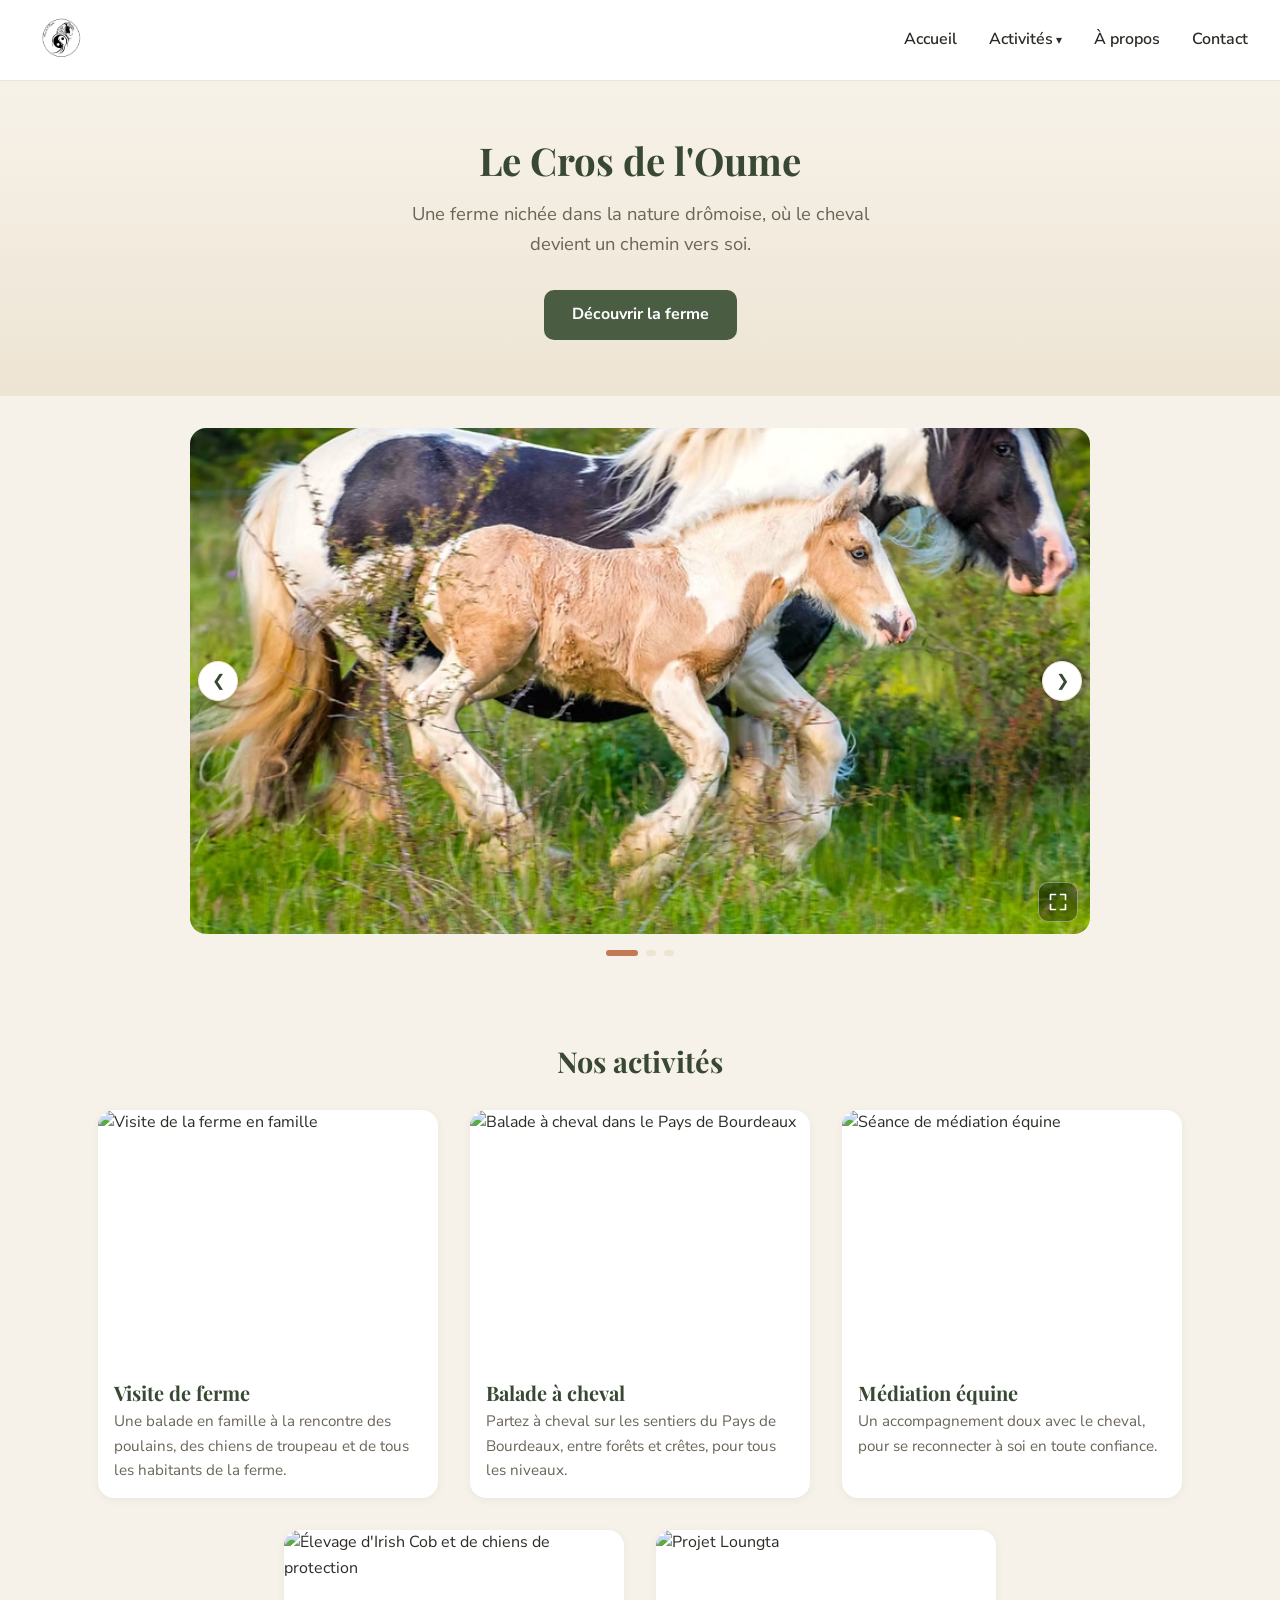
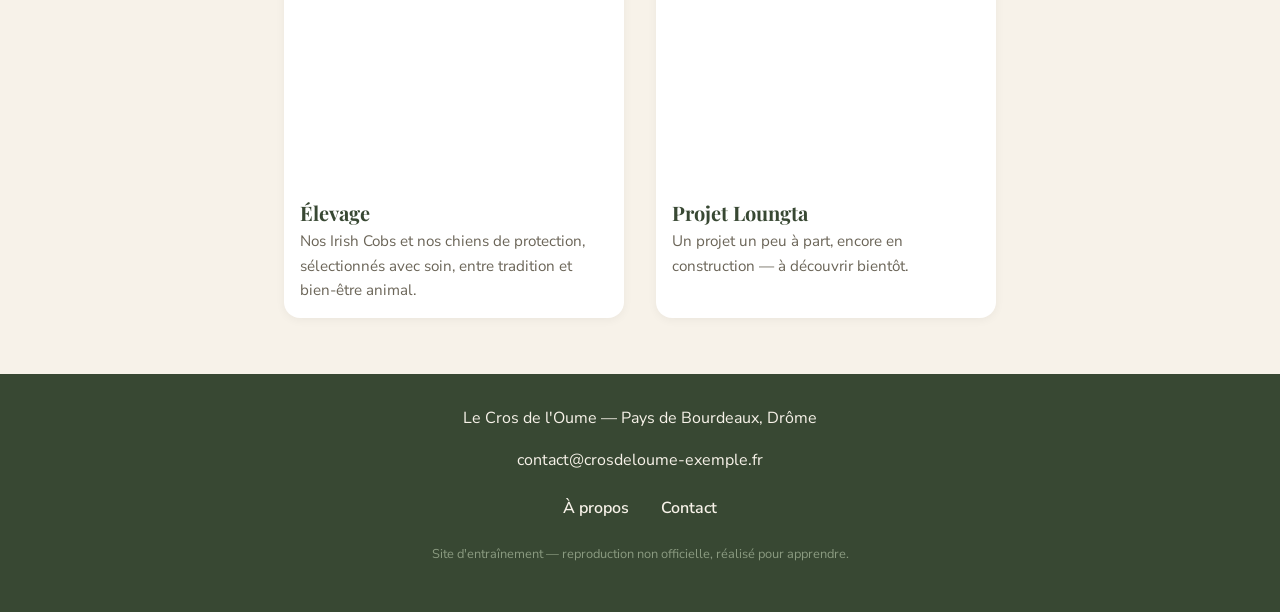
==== index.html @ 8399b954 "Carrousel style Star Citizen : bouton agrandir superpose sur la photo, points transformes en barre d" ====
<!DOCTYPE html>
<html lang="fr">
<head>
  <meta charset="UTF-8">
  <meta name="viewport" content="width=device-width, initial-scale=1.0">
  <title>Le Cros de l'Oume — Ferme équestre en pleine nature</title>
  <meta name="description" content="Le Cros de l'Oume : visite de ferme, balades à cheval, médiation équine et élevage, au cœur de la Drôme.">
  <link rel="preconnect" href="https://fonts.googleapis.com">
  <link rel="preconnect" href="https://fonts.gstatic.com" crossorigin>
  <link href="https://fonts.googleapis.com/css2?family=Nunito+Sans:wght@400;600;700&family=Playfair+Display:wght@700&display=swap" rel="stylesheet">
  <link rel="stylesheet" href="/css/style.css">
</head>
<body>

  <div id="header-placeholder"></div>

  <main>

    <section class="hero">
      <h1>Le Cros de l'Oume</h1>
      <p class="tagline">Une ferme nichée dans la nature drômoise, où le cheval devient un chemin vers soi.</p>
      <a href="/pages/a-propos.html" class="cta">Découvrir la ferme</a>
    </section>

    <section class="carrousel" aria-label="Photos de la ferme">
      <div class="carrousel-viewport">
        <button class="carrousel-prev" aria-label="Image précédente">&#10094;</button>
        <ul class="carrousel-track">
          <li><img src="/assets/images/index/chevaux.avif" alt="Chevaux Irish Cob dans un pré de la Drôme"></li>
          <li><img src="/assets/images/index/balade-a-cheval.avif" alt="Balade à cheval en forêt"></li>
          <li><img src="/assets/images/index/chiot-1.avif" alt="Chiot chien de protection de troupeau"></li>
        </ul>
        <button class="carrousel-next" aria-label="Image suivante">&#10095;</button>
        <button class="carrousel-expand" aria-label="Agrandir la photo">
          <svg viewBox="0 0 24 24" width="20" height="20" fill="none" stroke="currentColor" stroke-width="2" stroke-linecap="round" stroke-linejoin="round" aria-hidden="true">
            <path d="M9 3H3v6M15 3h6v6M15 21h6v-6M9 21H3v-6"/>
          </svg>
        </button>
      </div>
      <div class="carrousel-dots"></div>
    </section>

    <section class="activites">
      <h2>Nos activités</h2>
      <div class="cards-grid">

        <article class="card">
          <img src="/assets/images/card-visite-ferme.jpg" alt="Visite de la ferme en famille">
          <h3><a href="/pages/visite-ferme.html">Visite de ferme</a></h3>
          <p>Une balade en famille à la rencontre des poulains, des chiens de troupeau et de tous les habitants de la ferme.</p>
        </article>

        <article class="card">
          <img src="/assets/images/card-balade.jpg" alt="Balade à cheval dans le Pays de Bourdeaux">
          <h3><a href="/pages/balade-cheval.html">Balade à cheval</a></h3>
          <p>Partez à cheval sur les sentiers du Pays de Bourdeaux, entre forêts et crêtes, pour tous les niveaux.</p>
        </article>

        <article class="card">
          <img src="/assets/images/card-mediation.jpg" alt="Séance de médiation équine">
          <h3><a href="/pages/mediation-equine.html">Médiation équine</a></h3>
          <p>Un accompagnement doux avec le cheval, pour se reconnecter à soi en toute confiance.</p>
        </article>

        <article class="card">
          <img src="/assets/images/card-elevage.jpg" alt="Élevage d'Irish Cob et de chiens de protection">
          <h3><a href="/pages/elevage/index.html">Élevage</a></h3>
          <p>Nos Irish Cobs et nos chiens de protection, sélectionnés avec soin, entre tradition et bien-être animal.</p>
        </article>

        <article class="card">
          <img src="/assets/images/card-loungta.jpg" alt="Projet Loungta">
          <h3><a href="/pages/projet-loungta.html">Projet Loungta</a></h3>
          <p>Un projet un peu à part, encore en construction — à découvrir bientôt.</p>
        </article>

      </div>
    </section>

  </main>

  <div id="footer-placeholder"></div>

  <script src="/js/main.js" defer></script>
  <script src="/js/carrousel.js" defer></script>
</body>
</html>
---- css/style.css ----
/* ==========================================================================
   Le Cros de l'Oume — style.css
   Feuille de style commune à toutes les pages.
   Mobile-first : les styles de base visent le mobile, les media queries
   ajoutent/adaptent pour les écrans plus larges.
   ========================================================================== */

/* --- Variables ---------------------------------------------------------- */

:root {
  /* Couleurs */
  --color-cream: #f7f2e9;
  --color-cream-dark: #ede4d3;
  --color-forest: #4a5d43;
  --color-forest-dark: #384833;
  --color-sage: #8a9a80;
  --color-terracotta: #c17a56;
  --color-terracotta-dark: #a8623f;
  --color-charcoal: #2e2b26;
  --color-white: #ffffff;

  /* Rôles */
  --color-bg: var(--color-cream);
  --color-surface: var(--color-white);
  --color-text: var(--color-charcoal);
  --color-text-muted: #6b6558;
  --color-accent: var(--color-terracotta);
  --color-accent-dark: var(--color-terracotta-dark);
  --color-border: var(--color-cream-dark);

  /* Typo */
  --font-heading: 'Playfair Display', Georgia, serif;
  --font-body: 'Nunito Sans', system-ui, -apple-system, sans-serif;

  /* Layout */
  --radius: 10px;
  --radius-lg: 16px;
  --gap-sm: 0.5rem;
  --gap-md: 1rem;
  --gap-lg: 2rem;
  --gap-xl: 3.5rem;
  --container-max: 1180px;
  --transition: 0.2s ease;
}

/* --- Reset / base -------------------------------------------------------- */

*,
*::before,
*::after {
  box-sizing: border-box;
}

html {
  scroll-behavior: smooth;
}

body {
  margin: 0;
  font-family: var(--font-body);
  color: var(--color-text);
  background: var(--color-bg);
  line-height: 1.6;
}

h1, h2, h3 {
  font-family: var(--font-heading);
  line-height: 1.2;
  margin: 0 0 var(--gap-md);
  color: var(--color-forest-dark);
}

h1 { font-size: 2.4rem; }
h2 { font-size: 1.8rem; }
h3 { font-size: 1.25rem; }

p { margin: 0 0 var(--gap-md); }

a {
  color: var(--color-accent-dark);
  text-decoration: none;
}
a:hover { text-decoration: underline; }

img {
  max-width: 100%;
  display: block;
}

ul { list-style: none; margin: 0; padding: 0; }

.container {
  max-width: var(--container-max);
  margin: 0 auto;
  padding: 0 var(--gap-md);
}

/* --- Header / Nav --------------------------------------------------------
   Mobile : tout à plat, empilé, y compris les sous-menus (pas de JS requis).
   Desktop (min-width: 860px) : nav en ligne, sous-menus masqués et révélés
   au survol.
   -------------------------------------------------------------------------- */

header {
  background: var(--color-surface);
  border-bottom: 1px solid var(--color-border);
  padding: var(--gap-md);
}

.header-bar {
  display: flex;
  align-items: center;
  justify-content: space-between;
}

header .logo a {
  display: block;
}

header .logo img {
  height: 48px;
  width: auto;
}

/* bouton hamburger : visible seulement en mobile */
.hamburger {
  display: inline-flex;
  flex-direction: column;
  justify-content: center;
  gap: 5px;
  width: 40px;
  height: 40px;
  background: none;
  border: none;
  cursor: pointer;
  padding: 8px;
}

.hamburger span {
  display: block;
  width: 100%;
  height: 2px;
  background: var(--color-forest-dark);
}

/* nav repliee par defaut sur mobile, ouverte via la classe is-open (JS) */
nav#site-nav {
  display: none;
}
nav#site-nav.is-open {
  display: block;
}

nav ul {
  margin-top: var(--gap-sm);
}

nav > ul > li {
  border-top: 1px solid var(--color-border);
}
nav > ul > li:first-child {
  border-top: none;
}

nav a {
  display: block;
  padding: 0.6rem 0.25rem;
  color: var(--color-text);
  font-weight: 600;
}
nav a:hover {
  color: var(--color-accent-dark);
  text-decoration: none;
}

/* sous-menus : à plat par défaut (mobile), simple indentation */
nav .submenu {
  padding-left: var(--gap-md);
}
nav .submenu a {
  font-weight: 400;
  font-size: 0.95rem;
}

.nav-toggle::after {
  content: " ▾";
  font-size: 0.75em;
}

@media (min-width: 860px) {
  header {
    display: flex;
    align-items: center;
    justify-content: space-between;
    padding: var(--gap-md) var(--gap-lg);
  }

  .hamburger {
    display: none;
  }

  nav#site-nav {
    display: block;
  }

  nav ul {
    margin-top: 0;
    display: flex;
    align-items: center;
    gap: var(--gap-lg);
  }

  nav > ul > li {
    border-top: none;
    position: relative;
  }

  nav a {
    padding: 0.4rem 0;
  }

  /* sous-menus masqués, révélés au survol, en position flottante */
  nav .has-submenu .submenu {
    display: none;
    position: absolute;
    top: 100%;
    left: 0;
    background: var(--color-surface);
    border: 1px solid var(--color-border);
    border-radius: var(--radius);
    padding: var(--gap-sm) var(--gap-md);
    min-width: 200px;
    box-shadow: 0 6px 16px rgba(0, 0, 0, 0.08);
    z-index: 10;
  }

  nav .has-submenu:hover > .submenu,
  nav .has-submenu:focus-within > .submenu {
    display: block;
  }

}

/* --- Hero ----------------------------------------------------------------- */

.hero {
  text-align: center;
  padding: var(--gap-xl) var(--gap-md);
  background: linear-gradient(var(--color-cream), var(--color-cream-dark));
}

.hero .tagline {
  font-size: 1.15rem;
  color: var(--color-text-muted);
  max-width: 42ch;
  margin: 0 auto var(--gap-lg);
}

.cta {
  display: inline-block;
  background: var(--color-forest);
  color: var(--color-white);
  padding: 0.75rem 1.75rem;
  border-radius: var(--radius);
  font-weight: 700;
  transition: background var(--transition);
}
.cta:hover {
  background: var(--color-forest-dark);
  text-decoration: none;
}

/* --- Carrousel -------------------------------------------------------------
   Cadre à taille fixe (aspect-ratio + overflow: hidden), une seule photo
   visible à la fois. Le JS fait glisser .carrousel-track via transform,
   les photos ne déforment jamais le cadre d'une image à l'autre.
   -------------------------------------------------------------------------- */

.carrousel {
  padding: var(--gap-lg) 0;
}

.carrousel-viewport {
  position: relative;
  max-width: 900px;
  margin: 0 auto;
  aspect-ratio: 4 / 3;
  overflow: hidden;
  border-radius: var(--radius-lg);
}

@media (min-width: 640px) {
  .carrousel-viewport {
    aspect-ratio: 16 / 9;
  }
}

.carrousel-track {
  display: flex;
  width: 100%;
  height: 100%;
  transition: transform 0.5s ease;
}

.carrousel-track li {
  flex: 0 0 100%;
  width: 100%;
  height: 100%;
}

.carrousel-track img {
  width: 100%;
  height: 100%;
  object-fit: cover;
  display: block;
}

.carrousel-prev,
.carrousel-next {
  position: absolute;
  top: 50%;
  transform: translateY(-50%);
  z-index: 5;
  width: 40px;
  height: 40px;
  border-radius: 50%;
  border: 1px solid var(--color-border);
  background: var(--color-surface);
  color: var(--color-forest-dark);
  font-size: 1rem;
  cursor: pointer;
  box-shadow: 0 2px 8px rgba(0, 0, 0, 0.1);
}
.carrousel-prev { left: 8px; }
.carrousel-next { right: 8px; }
.carrousel-prev:hover,
.carrousel-next:hover {
  background: var(--color-cream-dark);
}

.carrousel-expand {
  position: absolute;
  bottom: 12px;
  right: 12px;
  z-index: 6;
  width: 40px;
  height: 40px;
  display: flex;
  align-items: center;
  justify-content: center;
  border-radius: var(--radius);
  border: 1px solid rgba(255, 255, 255, 0.4);
  background: rgba(0, 0, 0, 0.35);
  color: var(--color-white);
  cursor: pointer;
  transition: background var(--transition);
}
.carrousel-expand:hover {
  background: rgba(0, 0, 0, 0.55);
}

.carrousel-dots {
  display: flex;
  justify-content: center;
  align-items: center;
  gap: 8px;
  margin-top: var(--gap-md);
}

.carrousel-dots button {
  position: relative;
  width: 10px;
  height: 6px;
  padding: 0;
  border: none;
  border-radius: 3px;
  background: var(--color-border);
  overflow: hidden;
  cursor: pointer;
  transition: width 0.25s ease;
}

.carrousel-dots button.is-active {
  width: 32px;
}

.carrousel-dots button .fill {
  position: absolute;
  inset: 0;
  width: 0%;
  background: var(--color-accent);
}

.carrousel-dots button.is-active .fill {
  animation: carrousel-fill var(--carrousel-delay, 4000ms) linear forwards;
}

.carrousel.is-paused .carrousel-dots .fill {
  animation-play-state: paused;
}

@keyframes carrousel-fill {
  from { width: 0%; }
  to { width: 100%; }
}

/* --- Lightbox ------------------------------------------------------------- */

.lightbox {
  position: fixed;
  inset: 0;
  background: rgba(0, 0, 0, 0.9);
  display: flex;
  align-items: center;
  justify-content: center;
  z-index: 1000;
}

.lightbox-img {
  max-width: 90vw;
  max-height: 85vh;
  border-radius: var(--radius);
}

.lightbox-close,
.lightbox-prev,
.lightbox-next {
  position: absolute;
  background: none;
  border: none;
  color: var(--color-white);
  font-size: 2rem;
  line-height: 1;
  cursor: pointer;
  padding: var(--gap-sm);
}
.lightbox-close { top: var(--gap-md); right: var(--gap-md); }
.lightbox-prev { left: var(--gap-md); top: 50%; transform: translateY(-50%); }
.lightbox-next { right: var(--gap-md); top: 50%; transform: translateY(-50%); }

body.lightbox-open {
  overflow: hidden;
}

/* --- Activités / cartes ---------------------------------------------------- */

.activites {
  padding: var(--gap-xl) var(--gap-md);
  max-width: var(--container-max);
  margin: 0 auto;
}

.activites h2 {
  text-align: center;
  margin-bottom: var(--gap-lg);
}

.cards-grid {
  display: flex;
  flex-wrap: wrap;
  justify-content: center;
  gap: var(--gap-lg);
}

.card {
  flex: 1 1 280px;
  max-width: 340px;
  background: var(--color-surface);
  border-radius: var(--radius-lg);
  overflow: hidden;
  box-shadow: 0 2px 10px rgba(0, 0, 0, 0.05);
  transition: transform var(--transition), box-shadow var(--transition);
  display: flex;
  flex-direction: column;
}

.card:hover {
  transform: translateY(-4px);
  box-shadow: 0 10px 24px rgba(0, 0, 0, 0.1);
}

.card img {
  aspect-ratio: 4 / 3;
  object-fit: cover;
  width: 100%;
}

.card h3 {
  margin: var(--gap-md) var(--gap-md) 0.25rem;
}
.card h3 a {
  color: var(--color-forest-dark);
}

.card p {
  margin: 0 var(--gap-md) var(--gap-md);
  color: var(--color-text-muted);
  font-size: 0.95rem;
}

/* --- Footer ----------------------------------------------------------------- */

footer {
  background: var(--color-forest-dark);
  color: var(--color-cream);
  padding: var(--gap-lg) var(--gap-md);
  text-align: center;
}

footer a {
  color: var(--color-cream);
}

footer .footer-nav ul {
  display: flex;
  justify-content: center;
  gap: var(--gap-lg);
  margin: var(--gap-md) 0;
}

.footer-note {
  font-size: 0.8rem;
  color: var(--color-sage);
  margin-top: var(--gap-md);
}
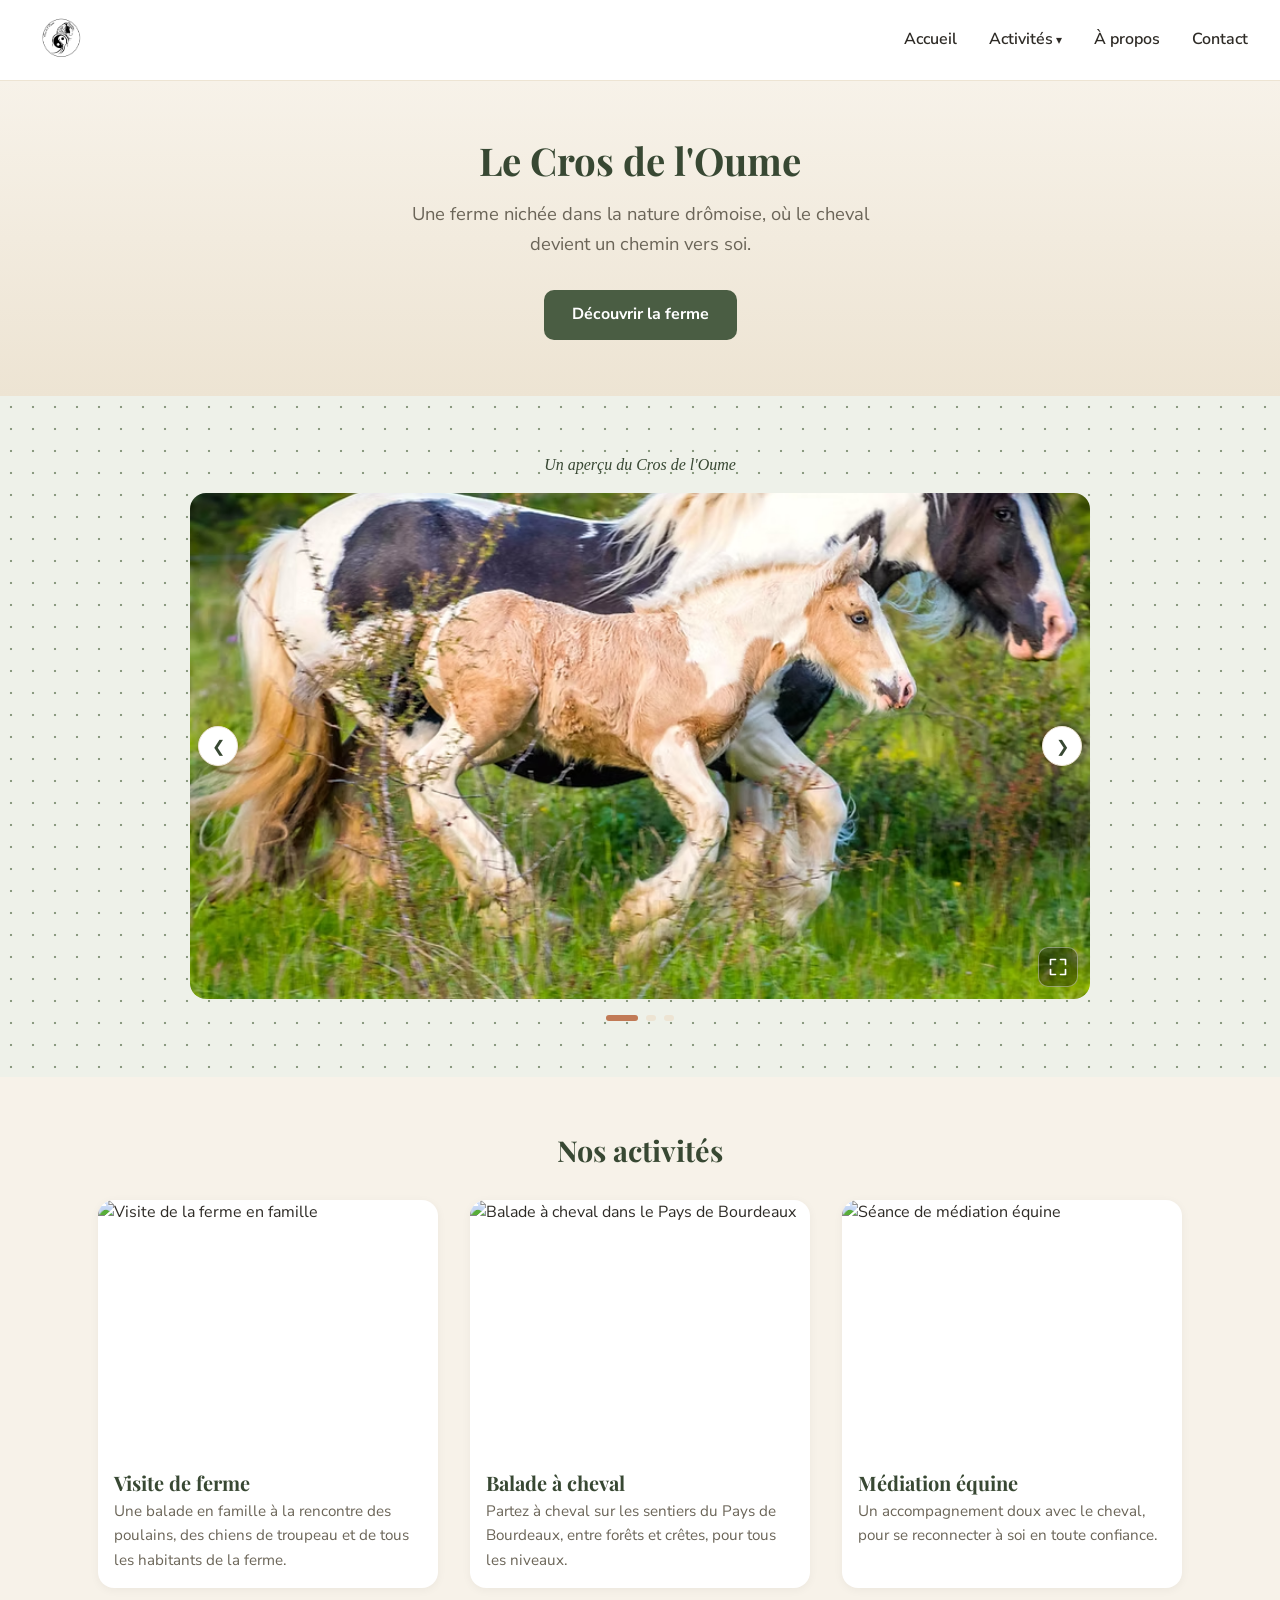
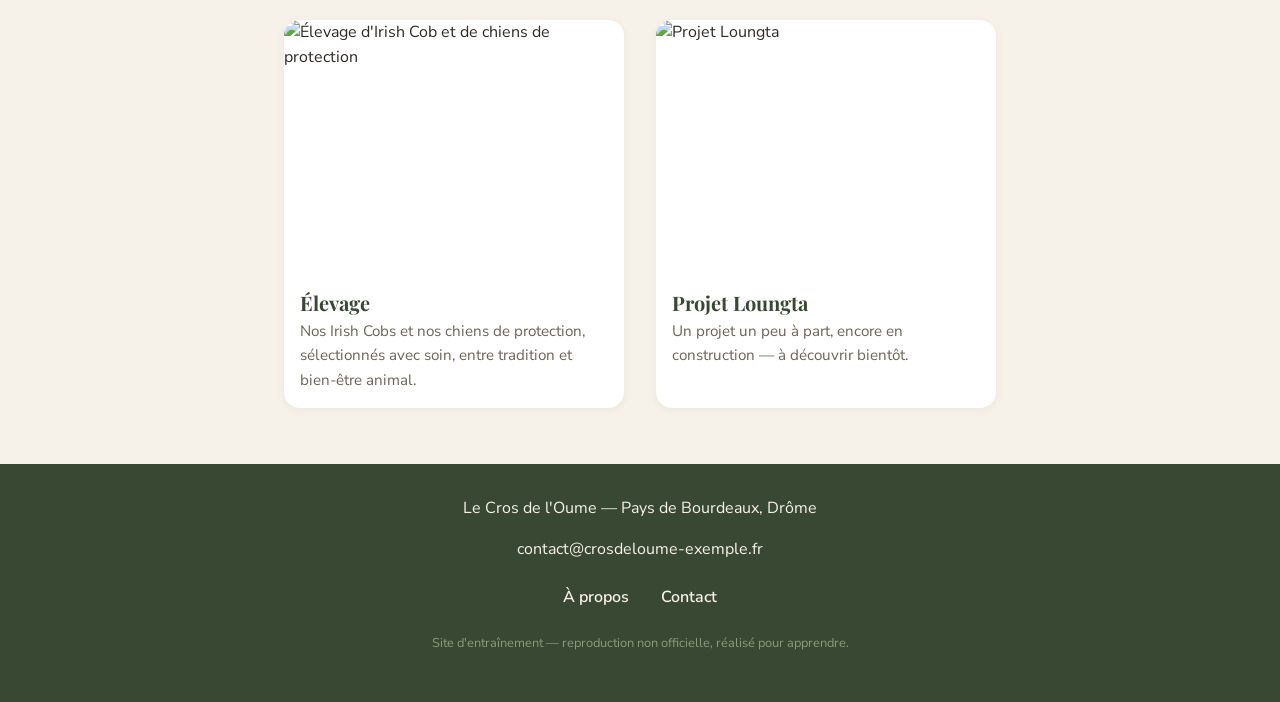
==== commit 4e9a414f: "Section carrousel : fond teinte vert sauge clair avec motif de points discret + legende au-dessus du" ====
--- a/index.html
+++ b/index.html
@@ -23,6 +23,7 @@
     </section>
 
     <section class="carrousel" aria-label="Photos de la ferme">
+      <p class="carrousel-caption">Un aperçu du Cros de l'Oume</p>
       <div class="carrousel-viewport">
         <button class="carrousel-prev" aria-label="Image précédente">&#10094;</button>
         <ul class="carrousel-track">
--- a/css/style.css
+++ b/css/style.css
@@ -14,6 +14,7 @@
   --color-forest: #4a5d43;
   --color-forest-dark: #384833;
   --color-sage: #8a9a80;
+  --color-sage-tint: #eef1e9;
   --color-terracotta: #c17a56;
   --color-terracotta-dark: #a8623f;
   --color-charcoal: #2e2b26;
@@ -277,7 +278,19 @@
    -------------------------------------------------------------------------- */
 
 .carrousel {
-  padding: var(--gap-lg) 0;
+  padding: var(--gap-xl) 0;
+  background-color: var(--color-sage-tint);
+  background-image: radial-gradient(var(--color-sage) 1px, transparent 1.6px);
+  background-size: 22px 22px;
+  background-position: 0 0;
+}
+
+.carrousel-caption {
+  text-align: center;
+  font-family: var(--font-heading);
+  font-style: italic;
+  color: var(--color-forest-dark);
+  margin-bottom: var(--gap-md);
 }
 
 .carrousel-viewport {
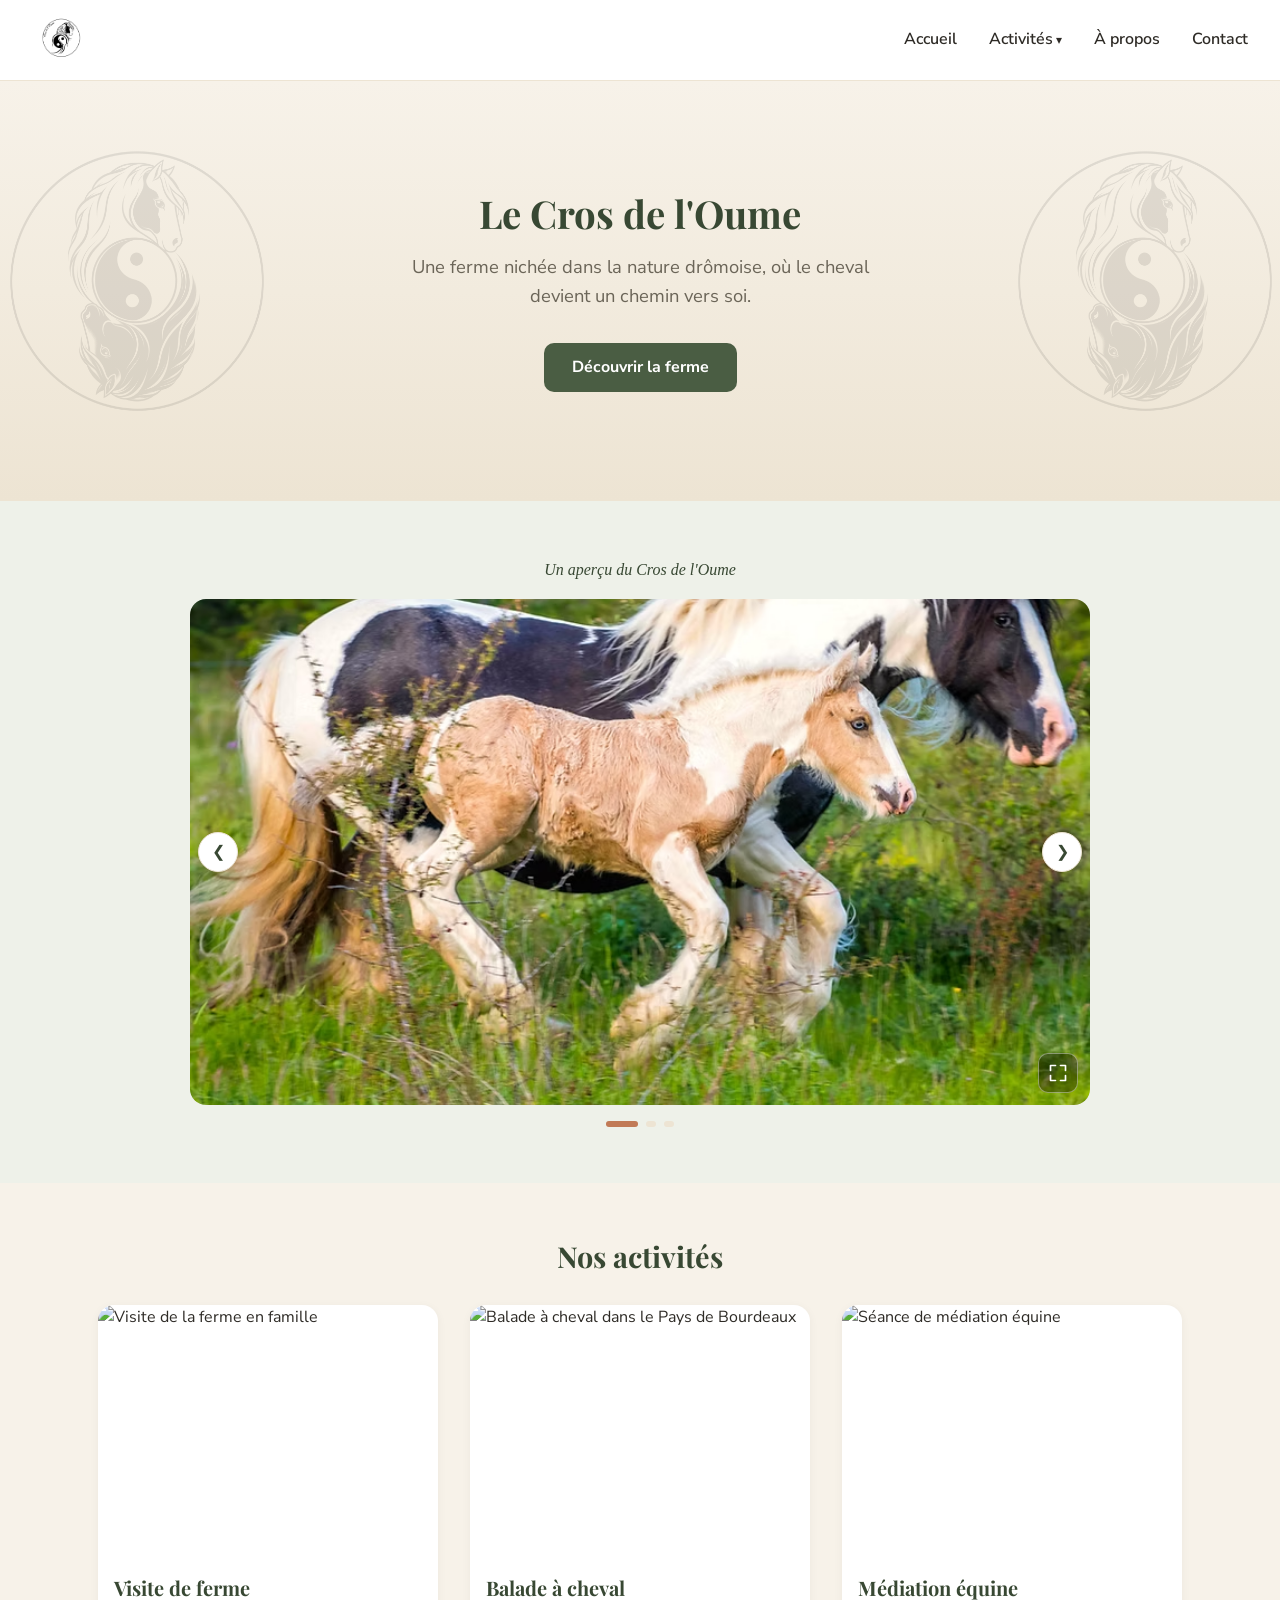
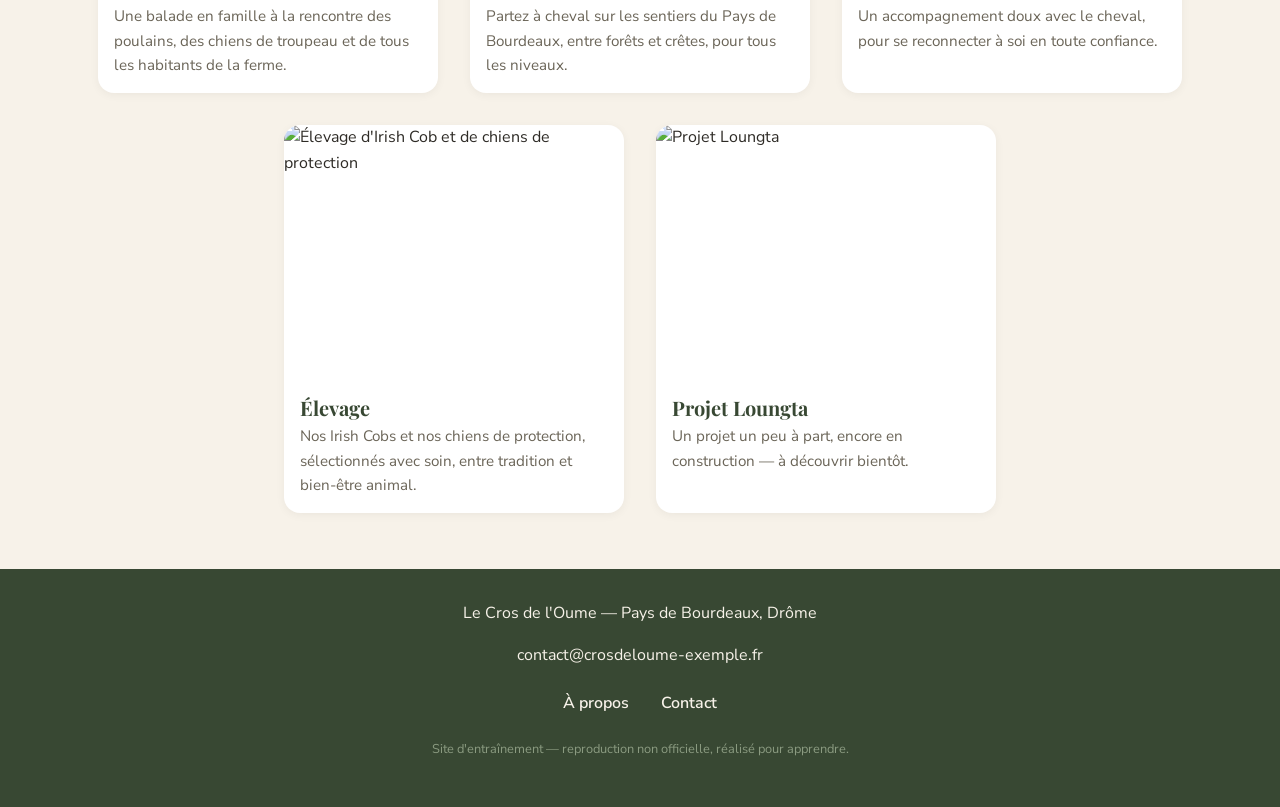
==== commit de7932b7: "Hero : embleme deplace en 2 exemplaires flanquant le texte (gauche/droite) au lieu d'un grand cercle" ====
--- a/index.html
+++ b/index.html
@@ -17,9 +17,11 @@
   <main>
 
     <section class="hero">
-      <h1>Le Cros de l'Oume</h1>
-      <p class="tagline">Une ferme nichée dans la nature drômoise, où le cheval devient un chemin vers soi.</p>
-      <a href="/pages/a-propos.html" class="cta">Découvrir la ferme</a>
+      <div class="hero-inner">
+        <h1>Le Cros de l'Oume</h1>
+        <p class="tagline">Une ferme nichée dans la nature drômoise, où le cheval devient un chemin vers soi.</p>
+        <a href="/pages/a-propos.html" class="cta">Découvrir la ferme</a>
+      </div>
     </section>
 
     <section class="carrousel" aria-label="Photos de la ferme">
--- a/css/style.css
+++ b/css/style.css
@@ -245,9 +245,61 @@
 /* --- Hero ----------------------------------------------------------------- */
 
 .hero {
+  position: relative;
+  overflow: hidden;
   text-align: center;
   padding: var(--gap-xl) var(--gap-md);
+  min-height: 420px;
+  display: flex;
+  flex-direction: column;
+  align-items: center;
+  justify-content: center;
   background: linear-gradient(var(--color-cream), var(--color-cream-dark));
+}
+
+.hero-inner {
+  position: relative;
+  z-index: 1;
+  max-width: 1400px;
+  width: 100%;
+  margin: 0 auto;
+}
+
+/* embleme (deux tetes de cheval + yin-yang), en rotation continue tres
+   lente : clin d'oeil au yin-yang (symbole de mouvement/flux). Sur mobile,
+   pas de place pour deux exemplaires sans gener le texte : on le laisse de
+   cote (voir media query desktop plus bas). */
+@media (min-width: 900px) {
+  .hero-inner::before,
+  .hero-inner::after {
+    content: '';
+    position: absolute;
+    top: 50%;
+    width: 320px;
+    height: 320px;
+    background-image: url('/assets/images/hero.png');
+    background-size: contain;
+    background-repeat: no-repeat;
+    opacity: 0.09;
+    transform: translateY(-50%);
+    animation: hero-logo-spin 140s linear infinite;
+    pointer-events: none;
+    z-index: -1;
+  }
+  .hero-inner::before { left: -40px; }
+  .hero-inner::after { right: -40px; }
+}
+
+@keyframes hero-logo-spin {
+  from { transform: translateY(-50%) rotate(0deg); }
+  to { transform: translateY(-50%) rotate(360deg); }
+}
+
+.hero-inner h1,
+.hero-inner .tagline,
+.hero-inner .cta {
+  position: relative;
+  z-index: 1;
 }
 
 .hero .tagline {
@@ -280,9 +332,9 @@
 .carrousel {
   padding: var(--gap-xl) 0;
   background-color: var(--color-sage-tint);
-  background-image: radial-gradient(var(--color-sage) 1px, transparent 1.6px);
-  background-size: 22px 22px;
-  background-position: 0 0;
+  /* motif decoratif volontairement absent ici : composant generique,
+     reutilise tel quel sur les autres pages. Le motif specifique de
+     l'index (si on en remet un) ira dans une regle dediee, ex. #index .carrousel */
 }
 
 .carrousel-caption {
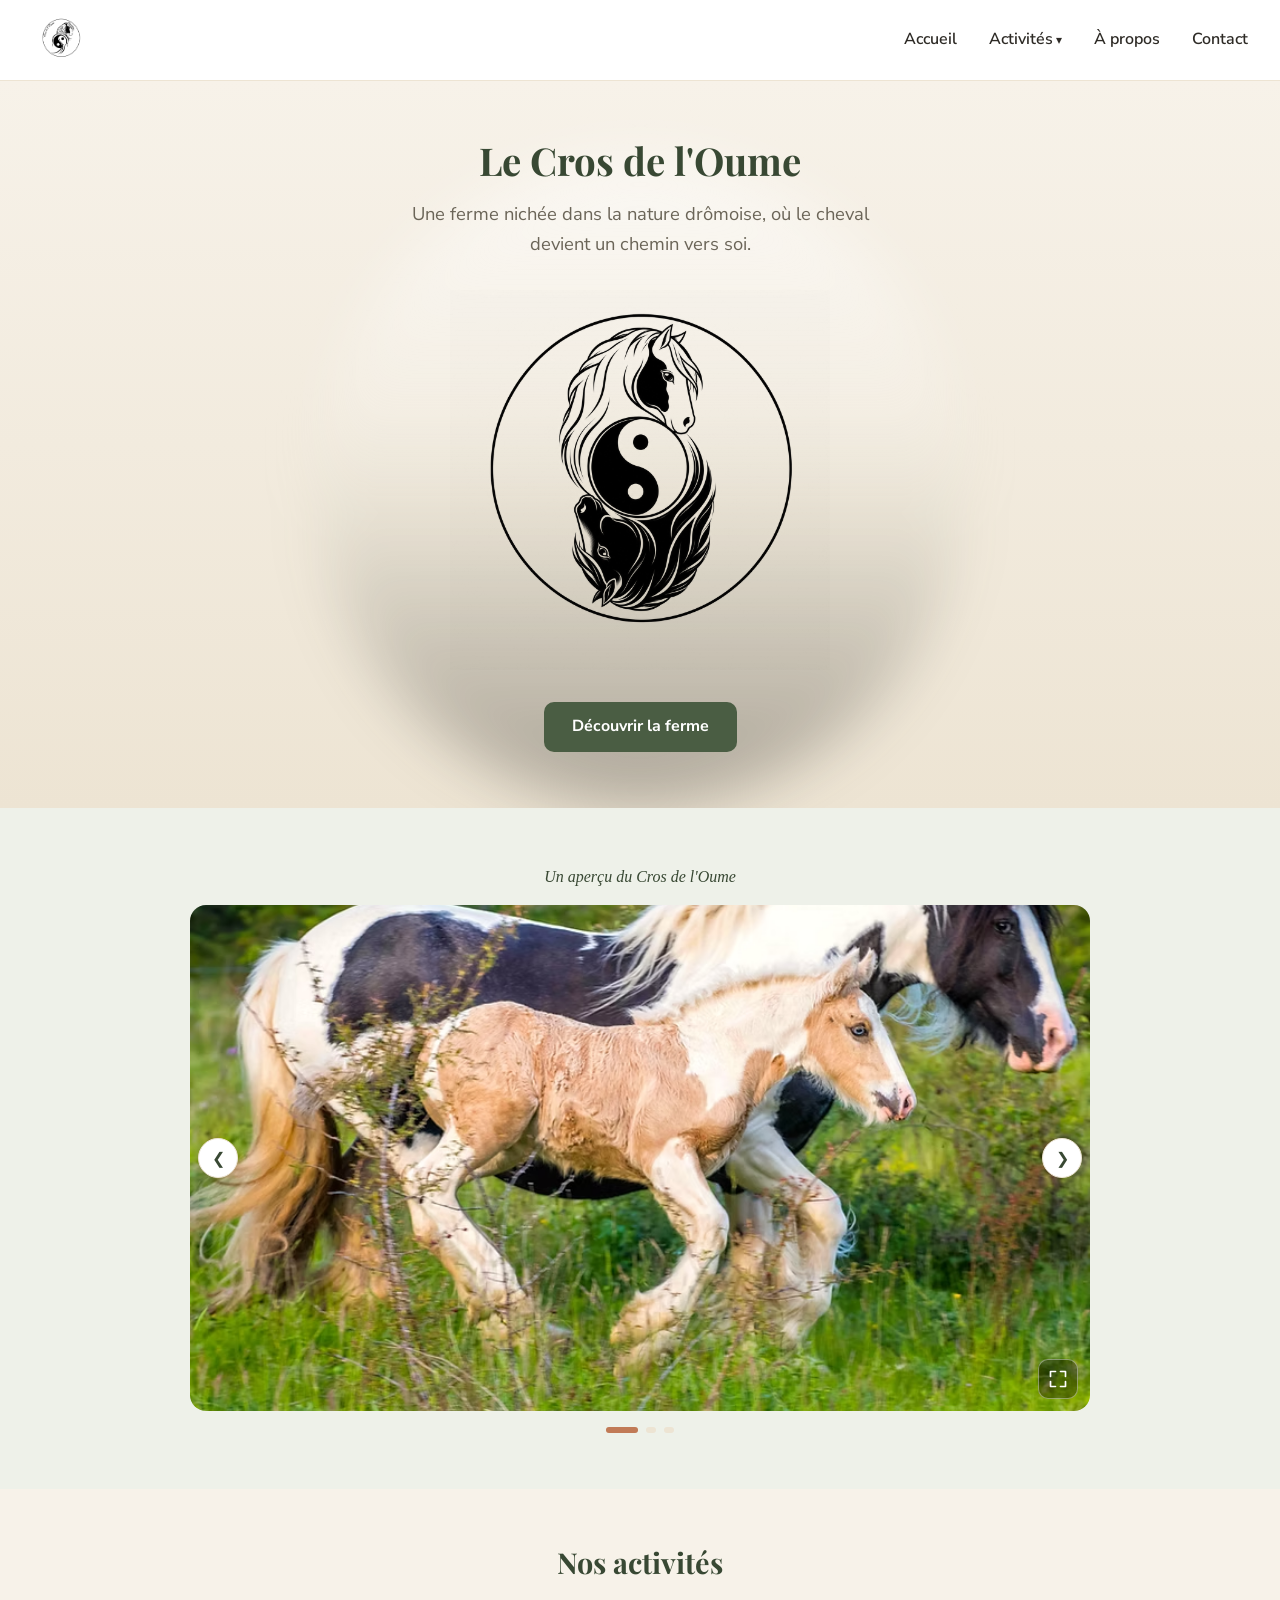
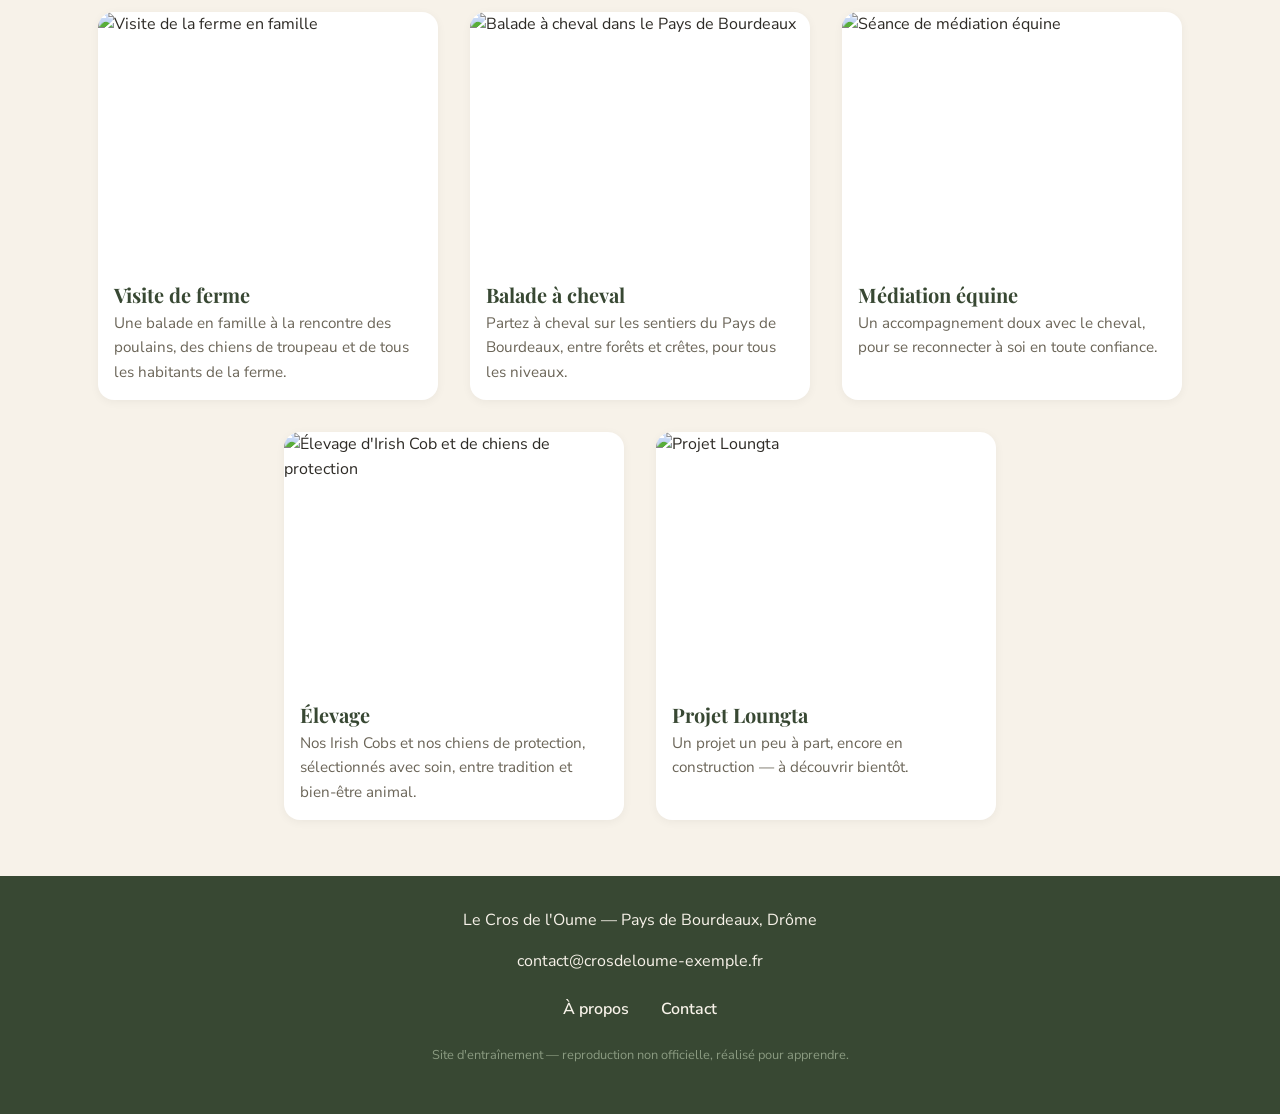
==== commit c8b6d336: "Hero repense : titre/sous-titre au-dessus, embleme central bien visible, bouton en dessous. Halo lum" ====
--- a/index.html
+++ b/index.html
@@ -20,6 +20,10 @@
       <div class="hero-inner">
         <h1>Le Cros de l'Oume</h1>
         <p class="tagline">Une ferme nichée dans la nature drômoise, où le cheval devient un chemin vers soi.</p>
+        <div class="hero-emblem">
+          <div class="hero-emblem-glow"></div>
+          <img src="/assets/images/hero.png" alt="" class="hero-emblem-img">
+        </div>
         <a href="/pages/a-propos.html" class="cta">Découvrir la ferme</a>
       </div>
     </section>
--- a/css/style.css
+++ b/css/style.css
@@ -260,39 +260,57 @@
 .hero-inner {
   position: relative;
   z-index: 1;
-  max-width: 1400px;
+  max-width: 640px;
   width: 100%;
   margin: 0 auto;
 }
 
-/* embleme (deux tetes de cheval + yin-yang), en rotation continue tres
-   lente : clin d'oeil au yin-yang (symbole de mouvement/flux). Sur mobile,
-   pas de place pour deux exemplaires sans gener le texte : on le laisse de
-   cote (voir media query desktop plus bas). */
-@media (min-width: 900px) {
-  .hero-inner::before,
-  .hero-inner::after {
-    content: '';
-    position: absolute;
-    top: 50%;
-    width: 320px;
-    height: 320px;
-    background-image: url('/assets/images/hero.png');
-    background-size: contain;
-    background-repeat: no-repeat;
-    opacity: 0.09;
-    transform: translateY(-50%);
-    animation: hero-logo-spin 140s linear infinite;
-    pointer-events: none;
-    z-index: -1;
-  }
-  .hero-inner::before { left: -40px; }
-  .hero-inner::after { right: -40px; }
+/* embleme central : titre/sous-titre au-dessus, bouton en dessous.
+   Le halo lumineux (.hero-emblem-glow) et l'image tournent ENSEMBLE, portes
+   par le meme parent .hero-emblem qui recoit l'animation de rotation -->
+   l'eclairage reste toujours aligne avec les tetes de cheval, meme en tournant. */
+.hero-emblem {
+  position: relative;
+  width: 260px;
+  height: 260px;
+  margin: var(--gap-lg) auto;
+  animation: hero-logo-spin 140s linear infinite;
+}
+
+@media (min-width: 640px) {
+  .hero-emblem {
+    width: 380px;
+    height: 380px;
+  }
+}
+
+.hero-emblem-glow {
+  position: absolute;
+  inset: -35%;
+  border-radius: 50%;
+  background: linear-gradient(
+    to bottom,
+    rgba(255, 255, 255, 0.55) 0%,
+    rgba(255, 255, 255, 0.15) 40%,
+    rgba(74, 93, 67, 0.05) 55%,
+    rgba(46, 43, 38, 0.35) 100%
+  );
+  filter: blur(28px);
+  z-index: 0;
+}
+
+.hero-emblem-img {
+  position: relative;
+  z-index: 1;
+  width: 100%;
+  height: 100%;
+  object-fit: contain;
+  display: block;
 }
 
 @keyframes hero-logo-spin {
-  from { transform: translateY(-50%) rotate(0deg); }
-  to { transform: translateY(-50%) rotate(360deg); }
+  from { transform: rotate(0deg); }
+  to { transform: rotate(360deg); }
 }
 
 .hero-inner h1,
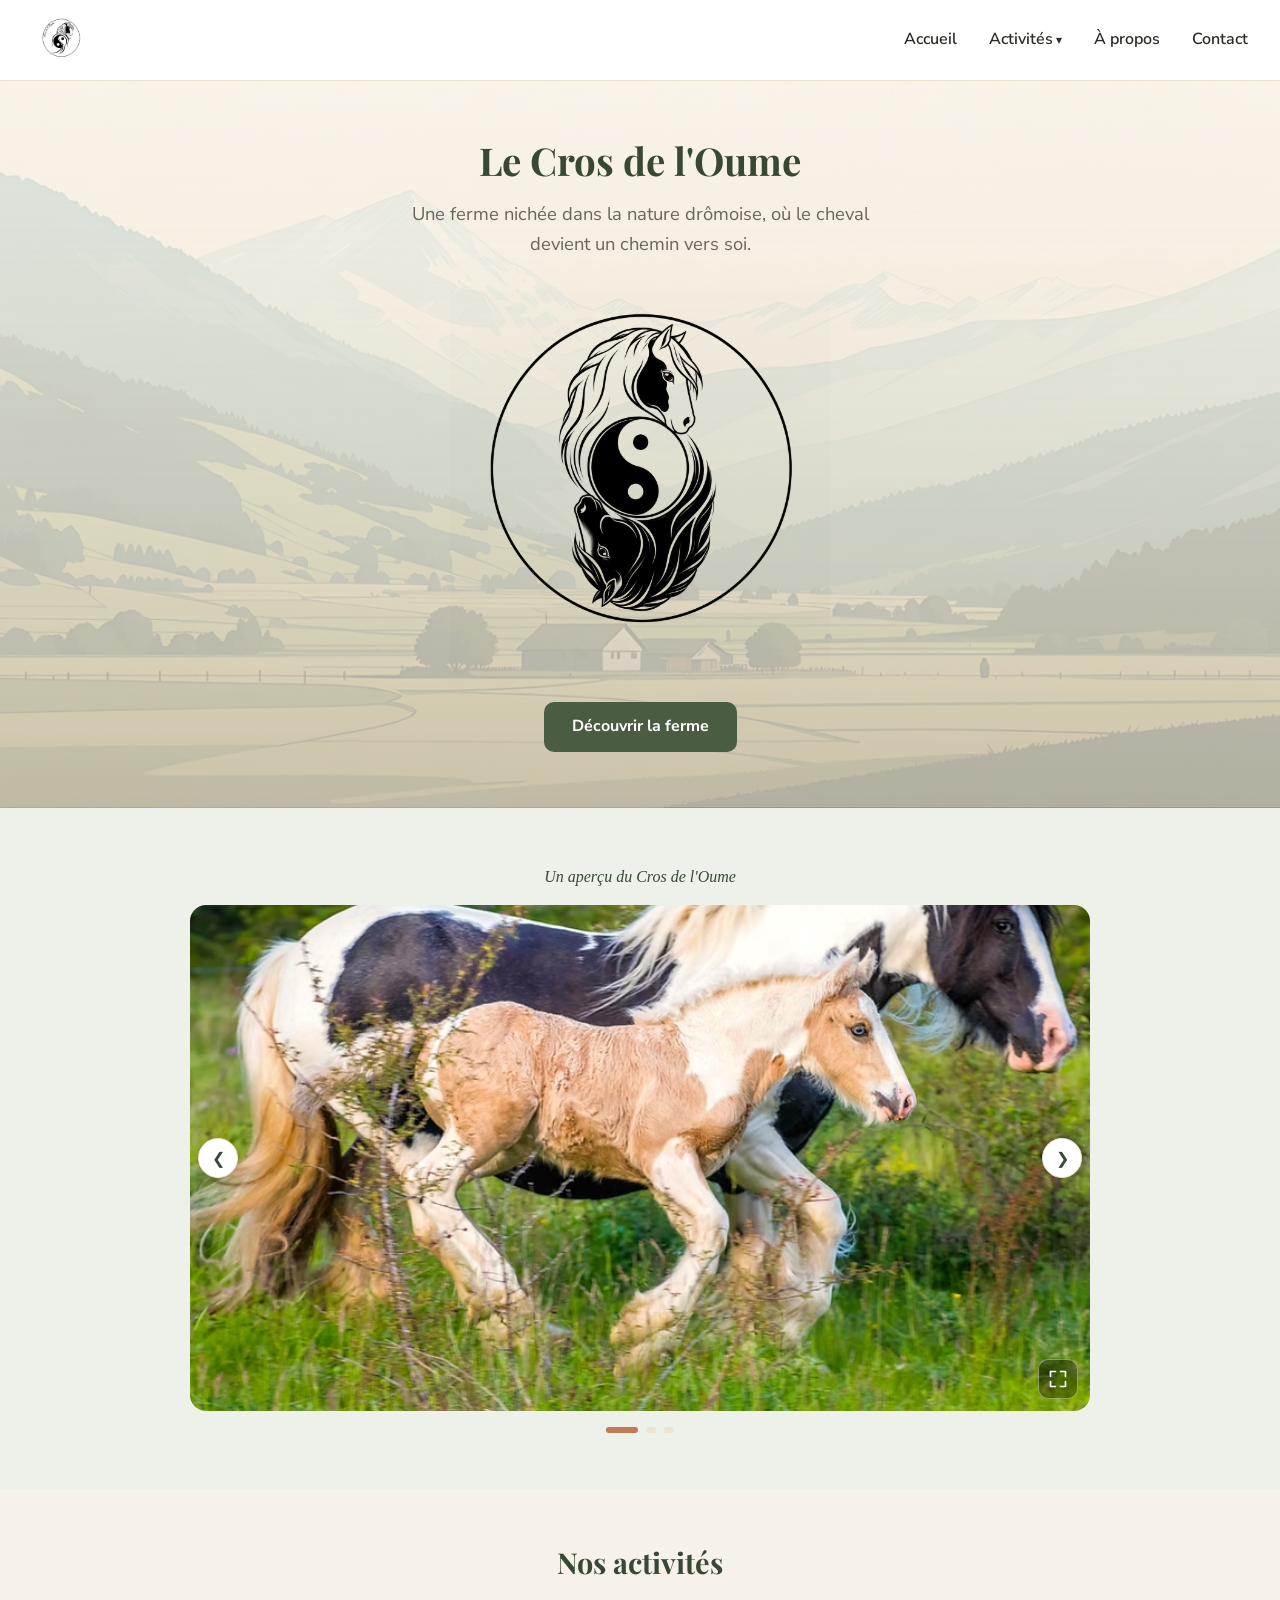
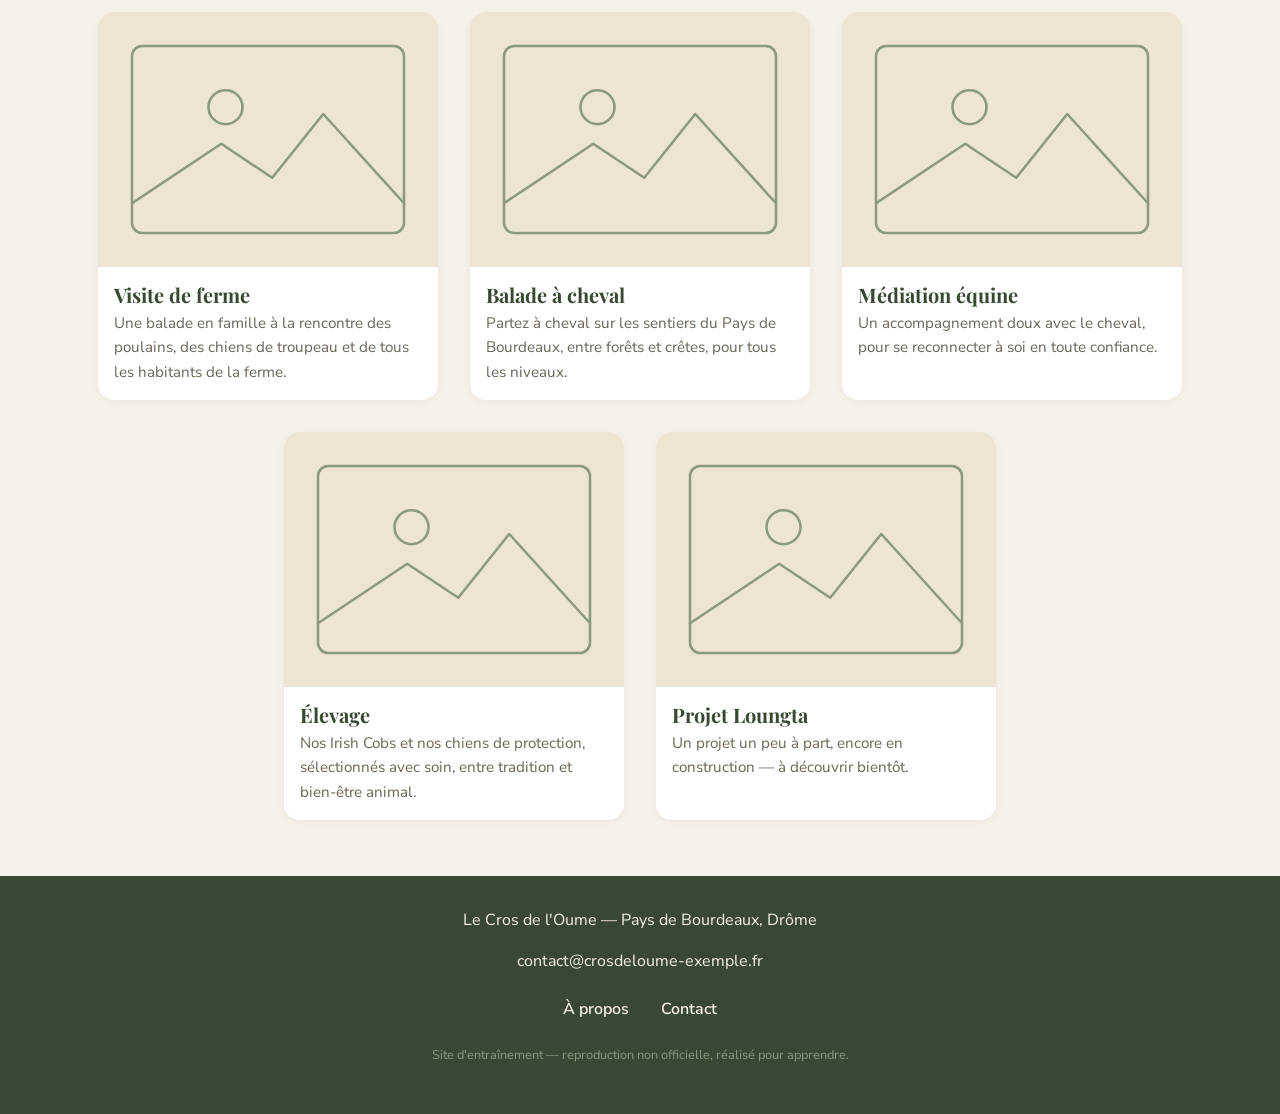
==== commit 7db7d314: "Ajout d'un placeholder SVG generique (cadre + montagne/soleil, palette du site) pour remplacer les i" ====
--- a/index.html
+++ b/index.html
@@ -52,31 +52,31 @@
       <div class="cards-grid">
 
         <article class="card">
-          <img src="/assets/images/card-visite-ferme.jpg" alt="Visite de la ferme en famille">
+          <img src="/assets/images/placeholder.svg" alt="Visite de la ferme en famille">
           <h3><a href="/pages/visite-ferme.html">Visite de ferme</a></h3>
           <p>Une balade en famille à la rencontre des poulains, des chiens de troupeau et de tous les habitants de la ferme.</p>
         </article>
 
         <article class="card">
-          <img src="/assets/images/card-balade.jpg" alt="Balade à cheval dans le Pays de Bourdeaux">
+          <img src="/assets/images/placeholder.svg" alt="Balade à cheval dans le Pays de Bourdeaux">
           <h3><a href="/pages/balade-cheval.html">Balade à cheval</a></h3>
           <p>Partez à cheval sur les sentiers du Pays de Bourdeaux, entre forêts et crêtes, pour tous les niveaux.</p>
         </article>
 
         <article class="card">
-          <img src="/assets/images/card-mediation.jpg" alt="Séance de médiation équine">
+          <img src="/assets/images/placeholder.svg" alt="Séance de médiation équine">
           <h3><a href="/pages/mediation-equine.html">Médiation équine</a></h3>
           <p>Un accompagnement doux avec le cheval, pour se reconnecter à soi en toute confiance.</p>
         </article>
 
         <article class="card">
-          <img src="/assets/images/card-elevage.jpg" alt="Élevage d'Irish Cob et de chiens de protection">
+          <img src="/assets/images/placeholder.svg" alt="Élevage d'Irish Cob et de chiens de protection">
           <h3><a href="/pages/elevage/index.html">Élevage</a></h3>
           <p>Nos Irish Cobs et nos chiens de protection, sélectionnés avec soin, entre tradition et bien-être animal.</p>
         </article>
 
         <article class="card">
-          <img src="/assets/images/card-loungta.jpg" alt="Projet Loungta">
+          <img src="/assets/images/placeholder.svg" alt="Projet Loungta">
           <h3><a href="/pages/projet-loungta.html">Projet Loungta</a></h3>
           <p>Un projet un peu à part, encore en construction — à découvrir bientôt.</p>
         </article>
--- a/css/style.css
+++ b/css/style.css
@@ -254,7 +254,11 @@
   flex-direction: column;
   align-items: center;
   justify-content: center;
-  background: linear-gradient(var(--color-cream), var(--color-cream-dark));
+  background-image:
+    linear-gradient(rgba(247, 242, 233, 0.72), rgba(237, 228, 211, 0.82)),
+    url('/assets/images/herobackground.jpg');
+  background-size: cover;
+  background-position: center;
 }
 
 .hero-inner {
@@ -284,19 +288,28 @@
   }
 }
 
+/* le halo s'etend largement au-dela de l'embleme lui-meme, pour couvrir
+   toute la section .hero (qui le rogne proprement via overflow: hidden) au
+   lieu de rester une bulle circonscrite autour du cercle. */
 .hero-emblem-glow {
   position: absolute;
-  inset: -35%;
-  border-radius: 50%;
+  top: 50%;
+  left: 50%;
+  width: 220vw;
+  height: 220vw;
+  max-width: 2200px;
+  max-height: 2200px;
+  transform: translate(-50%, -50%);
   background: linear-gradient(
     to bottom,
-    rgba(255, 255, 255, 0.55) 0%,
-    rgba(255, 255, 255, 0.15) 40%,
-    rgba(74, 93, 67, 0.05) 55%,
-    rgba(46, 43, 38, 0.35) 100%
+    rgba(255, 255, 255, 0.5) 0%,
+    rgba(255, 255, 255, 0.12) 40%,
+    rgba(74, 93, 67, 0.05) 52%,
+    rgba(46, 43, 38, 0.5) 100%
   );
-  filter: blur(28px);
+  filter: blur(60px);
   z-index: 0;
+  pointer-events: none;
 }
 
 .hero-emblem-img {
@@ -581,6 +594,92 @@
   font-size: 0.95rem;
 }
 
+/* --- Pages internes (activites, a-propos, contact...) ----------------------
+   Gabarit commun : bandeau de titre simple, bloc texte+image, cartes
+   d'infos pratiques, bloc d'appel a l'action. Reutilise sur chaque page
+   d'activite. -------------------------------------------------------------- */
+
+.page-hero {
+  text-align: center;
+  padding: var(--gap-xl) var(--gap-md) var(--gap-lg);
+  background-color: var(--color-sage-tint);
+}
+
+.page-hero .tagline {
+  font-size: 1.1rem;
+  color: var(--color-text-muted);
+  max-width: 50ch;
+  margin: 0 auto;
+}
+
+.page-content {
+  max-width: var(--container-max);
+  margin: 0 auto;
+  padding: var(--gap-xl) var(--gap-md);
+  display: flex;
+  flex-direction: column;
+  gap: var(--gap-lg);
+}
+
+.page-content-image img {
+  width: 100%;
+  border-radius: var(--radius-lg);
+  aspect-ratio: 4 / 3;
+  object-fit: cover;
+}
+
+@media (min-width: 860px) {
+  .page-content {
+    flex-direction: row;
+    align-items: center;
+    gap: var(--gap-xl);
+  }
+  .page-content-text,
+  .page-content-image {
+    flex: 1 1 0;
+  }
+}
+
+.practical-info {
+  max-width: var(--container-max);
+  margin: 0 auto;
+  padding: 0 var(--gap-md) var(--gap-xl);
+}
+
+.practical-info h2 {
+  text-align: center;
+  margin-bottom: var(--gap-lg);
+}
+
+.info-card {
+  flex: 1 1 180px;
+  max-width: 220px;
+  text-align: center;
+  padding: var(--gap-md);
+}
+
+.info-card h3 {
+  color: var(--color-accent-dark);
+  font-size: 1rem;
+  margin-bottom: 0.25rem;
+}
+
+.info-card p {
+  margin: 0;
+  color: var(--color-text-muted);
+  font-size: 0.95rem;
+}
+
+.page-cta {
+  text-align: center;
+  padding: var(--gap-xl) var(--gap-md);
+  background-color: var(--color-cream-dark);
+}
+
+.page-cta h2 {
+  margin-bottom: var(--gap-md);
+}
+
 /* --- Footer ----------------------------------------------------------------- */
 
 footer {
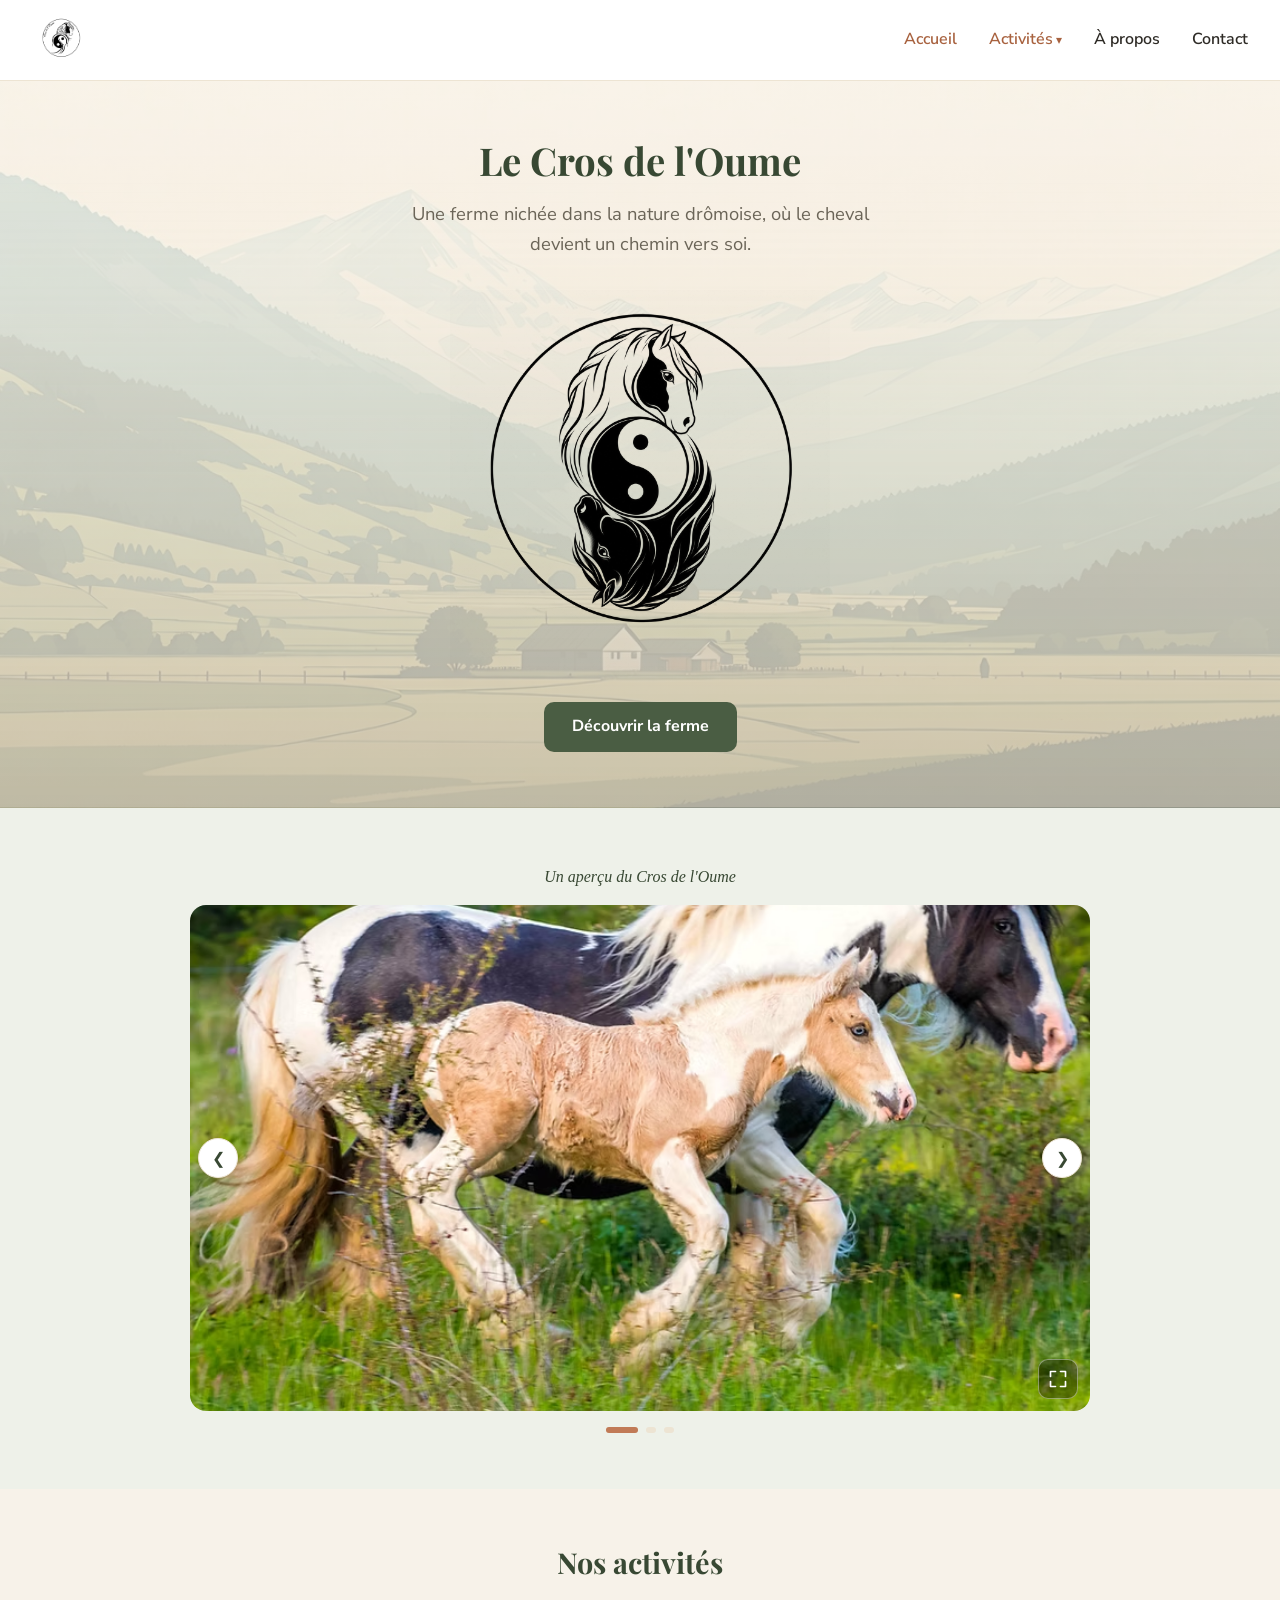
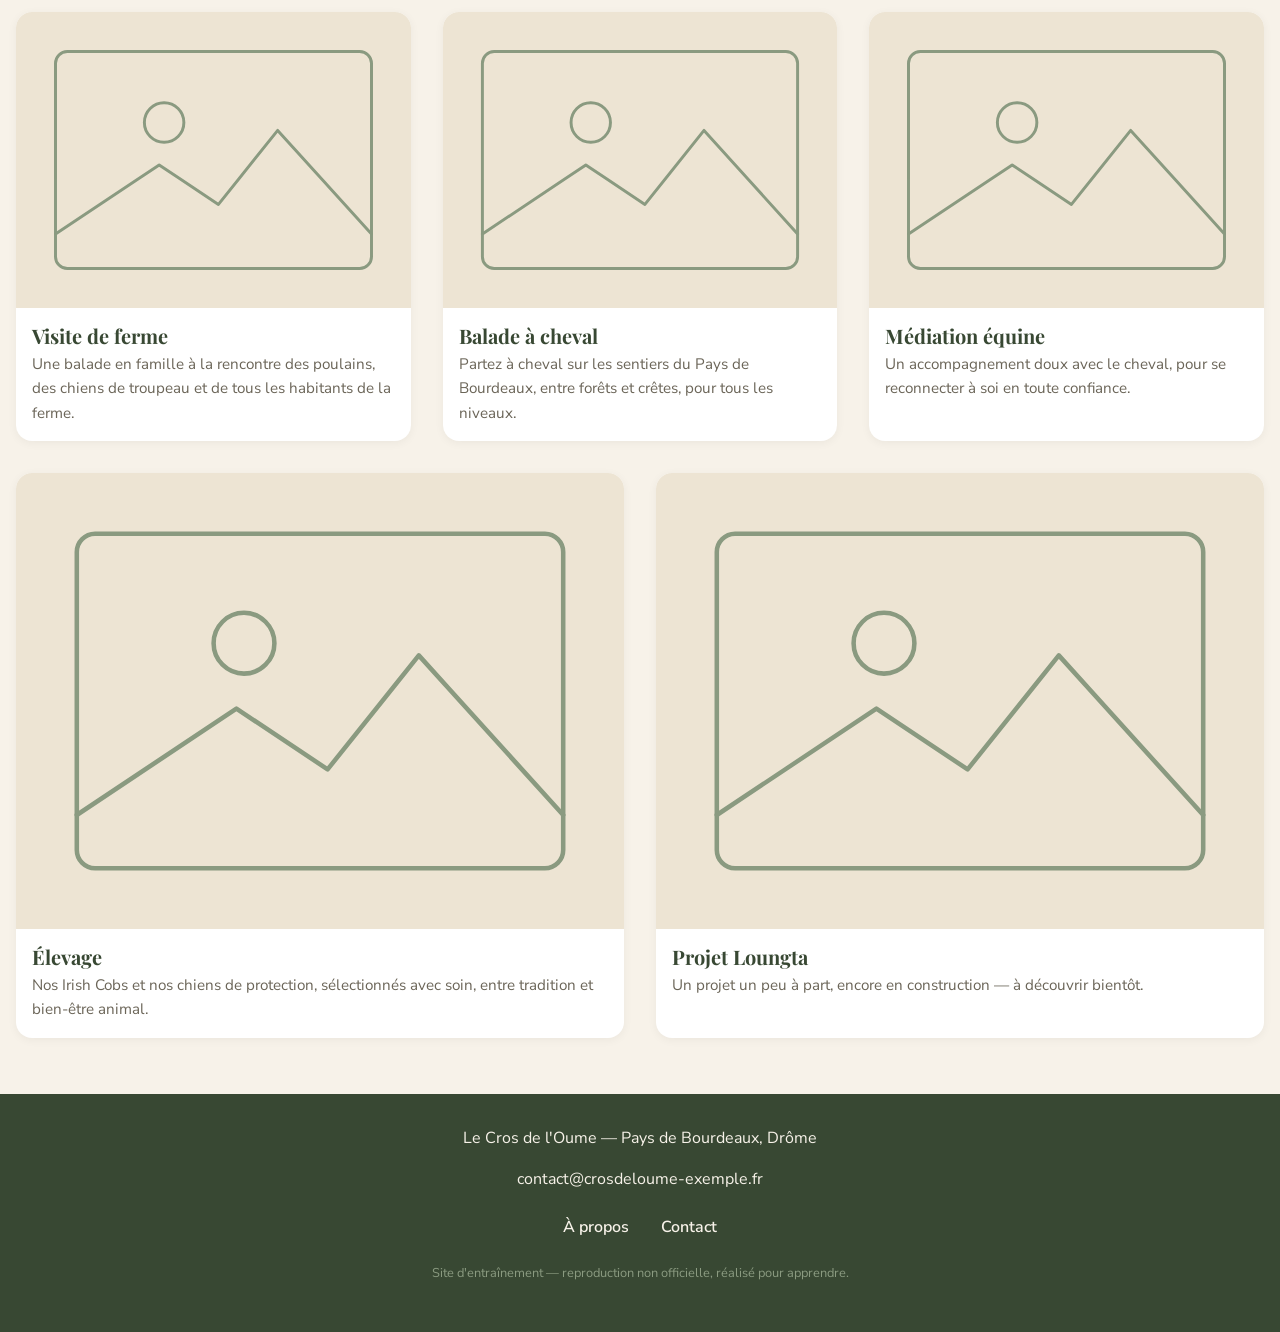
==== commit 58f9f118: "Placeholders images : un fichier SVG unique par <img>, arborescence assets/images/ qui reproduit cel" ====
--- a/index.html
+++ b/index.html
@@ -52,31 +52,31 @@
       <div class="cards-grid">
 
         <article class="card">
-          <img src="/assets/images/placeholder.svg" alt="Visite de la ferme en famille">
+          <img src="/assets/images/index/card-visite-ferme.svg" alt="Visite de la ferme en famille">
           <h3><a href="/pages/visite-ferme.html">Visite de ferme</a></h3>
           <p>Une balade en famille à la rencontre des poulains, des chiens de troupeau et de tous les habitants de la ferme.</p>
         </article>
 
         <article class="card">
-          <img src="/assets/images/placeholder.svg" alt="Balade à cheval dans le Pays de Bourdeaux">
+          <img src="/assets/images/index/card-balade-cheval.svg" alt="Balade à cheval dans le Pays de Bourdeaux">
           <h3><a href="/pages/balade-cheval.html">Balade à cheval</a></h3>
           <p>Partez à cheval sur les sentiers du Pays de Bourdeaux, entre forêts et crêtes, pour tous les niveaux.</p>
         </article>
 
         <article class="card">
-          <img src="/assets/images/placeholder.svg" alt="Séance de médiation équine">
+          <img src="/assets/images/index/card-mediation-equine.svg" alt="Séance de médiation équine">
           <h3><a href="/pages/mediation-equine.html">Médiation équine</a></h3>
           <p>Un accompagnement doux avec le cheval, pour se reconnecter à soi en toute confiance.</p>
         </article>
 
         <article class="card">
-          <img src="/assets/images/placeholder.svg" alt="Élevage d'Irish Cob et de chiens de protection">
+          <img src="/assets/images/index/card-elevage.svg" alt="Élevage d'Irish Cob et de chiens de protection">
           <h3><a href="/pages/elevage/index.html">Élevage</a></h3>
           <p>Nos Irish Cobs et nos chiens de protection, sélectionnés avec soin, entre tradition et bien-être animal.</p>
         </article>
 
         <article class="card">
-          <img src="/assets/images/placeholder.svg" alt="Projet Loungta">
+          <img src="/assets/images/index/card-projet-loungta.svg" alt="Projet Loungta">
           <h3><a href="/pages/projet-loungta.html">Projet Loungta</a></h3>
           <p>Un projet un peu à part, encore en construction — à découvrir bientôt.</p>
         </article>
--- a/css/style.css
+++ b/css/style.css
@@ -40,7 +40,7 @@
   --gap-md: 1rem;
   --gap-lg: 2rem;
   --gap-xl: 3.5rem;
-  --container-max: 1180px;
+  --container-max: 1650px;
   --transition: 0.2s ease;
 }
 
@@ -174,6 +174,12 @@
   text-decoration: none;
 }
 
+/* page courante : mis en evidence dans le header (marque aussi le parent
+   "Activités" si la page active se trouve dans son sous-menu) */
+nav a.active {
+  color: var(--color-accent-dark);
+}
+
 /* sous-menus : à plat par défaut (mobile), simple indentation */
 nav .submenu {
   padding-left: var(--gap-md);
@@ -181,6 +187,9 @@
 nav .submenu a {
   font-weight: 400;
   font-size: 0.95rem;
+}
+nav .submenu a.active {
+  font-weight: 700;
 }
 
 .nav-toggle::after {
@@ -558,9 +567,14 @@
   gap: var(--gap-lg);
 }
 
+/* paliers explicites plutot qu'un flex-basis fluide unique : garantit
+   qu'on ne se retrouve jamais avec une ligne de 4 cartes + 1 carte seule
+   (le cas "disproportionne"). On saute volontairement le palier "4 par
+   ligne" : 1 -> 2 -> 3 -> 5. Avec 5 cartes au total ca donne 2+2+1 sur
+   petit ecran (impossible a eviter avec un nombre impair sans cas
+   particulier), 3+2 en moyen, 5 d'un coup en large. */
 .card {
-  flex: 1 1 280px;
-  max-width: 340px;
+  flex: 1 1 100%;
   background: var(--color-surface);
   border-radius: var(--radius-lg);
   overflow: hidden;
@@ -570,6 +584,21 @@
   flex-direction: column;
 }
 
+@media (min-width: 640px) {
+  .card { flex-basis: calc(50% - var(--gap-lg) / 2); }
+}
+
+@media (min-width: 1000px) {
+  .card { flex-basis: calc(33.333% - (var(--gap-lg) * 2 / 3)); }
+}
+
+@media (min-width: 1500px) {
+  .card { flex-basis: calc(20% - (var(--gap-lg) * 4 / 5)); }
+  /* cartes etroites en ligne de 5 : on compense en les allongeant
+     (image plus haute) plutot que de les laisser petites/carrees. */
+  .card img { aspect-ratio: 2 / 3; }
+}
+
 .card:hover {
   transform: translateY(-4px);
   box-shadow: 0 10px 24px rgba(0, 0, 0, 0.1);
@@ -602,7 +631,11 @@
 .page-hero {
   text-align: center;
   padding: var(--gap-xl) var(--gap-md) var(--gap-lg);
-  background-color: var(--color-sage-tint);
+  background-image:
+    linear-gradient(rgba(247, 242, 233, 0.78), rgba(237, 228, 211, 0.86)),
+    url('/assets/images/herobackground.jpg');
+  background-size: cover;
+  background-position: center 30%;
 }
 
 .page-hero .tagline {
@@ -628,6 +661,14 @@
   object-fit: cover;
 }
 
+/* carrousel reutilise a l'interieur d'une colonne .page-content : on
+   annule son padding/fond pleine section (prevus pour un usage pleine
+   largeur sur l'index) puisqu'il est ici cantonne a une colonne. */
+.page-content > .carrousel {
+  padding: 0;
+  background: none;
+}
+
 @media (min-width: 860px) {
   .page-content {
     flex-direction: row;
@@ -638,6 +679,151 @@
   .page-content-image {
     flex: 1 1 0;
   }
+  /* carrousel volontairement disproportionne par rapport au texte : 2/3
+     contre 1/3, plutot qu'un partage egal comme pour texte+image simple. */
+  .page-content > .carrousel {
+    flex: 2 1 0;
+  }
+  .page-content > .carrousel ~ .page-content-text {
+    flex: 1 1 0;
+    /* cadre invisible : evite que le texte touche le bord droit du
+       container, surtout sensible sur les grandes largeurs (container-max
+       eleve). */
+    padding-right: var(--gap-lg);
+  }
+}
+
+.page-content-text .cta {
+  display: block;
+  width: fit-content;
+  margin: var(--gap-md) auto 0;
+}
+
+.page-intro {
+  max-width: 65ch;
+  margin: var(--gap-lg) auto 0;
+  padding: 0 var(--gap-md);
+  text-align: center;
+  color: var(--color-text-muted);
+  font-size: 1.05rem;
+}
+
+.page-content-highlight {
+  margin: var(--gap-sm) 0 0;
+}
+
+.page-content-schedule {
+  font-weight: 700;
+  color: var(--color-forest-dark);
+  font-size: 1.1rem;
+  margin: 0;
+}
+
+.page-content-price {
+  font-weight: 500;
+  color: var(--color-text-muted);
+  font-size: 0.95rem;
+  margin: 0.2rem 0 0;
+}
+
+/* --- Video (placeholder en attendant une vraie video YouTube) ------------- */
+
+.page-video {
+  max-width: var(--container-max);
+  margin: 0 auto;
+  padding: 0 var(--gap-md) var(--gap-xl);
+  text-align: center;
+}
+
+.page-video h2 {
+  margin-bottom: var(--gap-md);
+}
+
+.video-placeholder {
+  max-width: 720px;
+  margin: 0 auto;
+  aspect-ratio: 16 / 9;
+  background-color: var(--color-sage-tint);
+  border-radius: var(--radius-lg);
+  display: flex;
+  flex-direction: column;
+  align-items: center;
+  justify-content: center;
+  gap: var(--gap-sm);
+  color: var(--color-sage);
+}
+
+.video-placeholder p {
+  margin: 0;
+  color: var(--color-text-muted);
+  font-size: 0.95rem;
+}
+
+/* --- FAQ / accordeon ------------------------------------------------------- */
+
+.faq {
+  max-width: 1400px;
+  margin: 0 auto;
+  padding: 0 var(--gap-md) var(--gap-xl);
+}
+
+.faq h2 {
+  text-align: center;
+  margin-bottom: var(--gap-lg);
+}
+
+.accordion-item {
+  border-bottom: 1px solid var(--color-border);
+}
+.accordion-item h3 {
+  margin: 0;
+}
+
+.accordion-trigger {
+  width: 100%;
+  display: flex;
+  align-items: center;
+  justify-content: space-between;
+  gap: var(--gap-md);
+  padding: var(--gap-md) 0;
+  background: none;
+  border: none;
+  text-align: left;
+  font-family: var(--font-heading);
+  font-size: 1.05rem;
+  color: var(--color-forest-dark);
+  cursor: pointer;
+}
+
+.accordion-trigger::after {
+  content: '+';
+  flex-shrink: 0;
+  font-size: 1.3rem;
+  color: var(--color-accent-dark);
+  transition: transform var(--transition);
+}
+
+.accordion-trigger[aria-expanded="true"]::after {
+  content: '\2212';
+}
+
+.accordion-panel {
+  max-height: 0;
+  overflow: hidden;
+  transition: max-height 0.3s ease;
+}
+
+.accordion-panel-inner {
+  padding: 0 0 var(--gap-md);
+  color: var(--color-text-muted);
+}
+
+.accordion-panel-inner p {
+  margin: 0;
+}
+
+.accordion-panel-inner a {
+  color: var(--color-accent-dark);
 }
 
 .practical-info {
@@ -680,6 +866,117 @@
   margin-bottom: var(--gap-md);
 }
 
+/* --- Section lead (titre + court paragraphe centres, avant un composant
+   pleine largeur comme un carrousel — reutilisable partout ou on veut
+   introduire une galerie sans repartir sur un .page-intro dedie) --------- */
+
+.section-lead {
+  max-width: var(--container-max);
+  margin: 0 auto;
+  padding: var(--gap-xl) var(--gap-md) 0;
+  text-align: center;
+}
+
+.section-lead h2 {
+  margin-bottom: var(--gap-sm);
+}
+
+.section-lead p {
+  max-width: 65ch;
+  margin: 0 auto;
+  color: var(--color-text-muted);
+}
+
+/* --- Showcase (hub elevage, inspire de la section "Our Games" de Star
+   Citizen : grandes cartes pleine image, badge en haut, texte en bas sur
+   degrade sombre) -------------------------------------------------------- */
+
+.showcase {
+  max-width: var(--container-max);
+  margin: 0 auto;
+  padding: var(--gap-xl) var(--gap-md);
+}
+
+.showcase h2 {
+  text-align: center;
+  margin-bottom: var(--gap-lg);
+}
+
+.showcase-grid {
+  display: flex;
+  flex-direction: column;
+  gap: var(--gap-lg);
+}
+
+@media (min-width: 760px) {
+  .showcase-grid {
+    flex-direction: row;
+  }
+}
+
+.showcase-card {
+  position: relative;
+  display: block;
+  flex: 1 1 0;
+  aspect-ratio: 4 / 3;
+  border-radius: var(--radius-lg);
+  overflow: hidden;
+  color: var(--color-white);
+  transition: transform var(--transition);
+}
+
+.showcase-card:hover {
+  transform: translateY(-4px);
+  text-decoration: none;
+}
+
+.showcase-card img {
+  position: absolute;
+  inset: 0;
+  width: 100%;
+  height: 100%;
+  object-fit: cover;
+}
+
+.showcase-card-overlay {
+  position: absolute;
+  inset: 0;
+  display: flex;
+  flex-direction: column;
+  align-items: flex-start;
+  justify-content: flex-end;
+  padding: var(--gap-lg);
+  background: linear-gradient(to top, rgba(46, 43, 38, 0.85) 0%, rgba(46, 43, 38, 0.15) 55%, transparent 100%);
+}
+
+.showcase-card-badge {
+  margin-bottom: auto;
+  background: var(--color-accent-dark);
+  color: var(--color-white);
+  font-size: 0.75rem;
+  font-weight: 700;
+  text-transform: uppercase;
+  letter-spacing: 0.03em;
+  padding: 0.3rem 0.7rem;
+  border-radius: var(--radius);
+}
+
+.showcase-card h3 {
+  color: var(--color-white);
+  margin: 0 0 0.25rem;
+}
+
+.showcase-card p {
+  color: var(--color-cream);
+  font-size: 0.9rem;
+  margin: 0 0 var(--gap-sm);
+}
+
+.showcase-card-link {
+  font-weight: 700;
+  color: var(--color-cream);
+}
+
 /* --- Footer ----------------------------------------------------------------- */
 
 footer {
@@ -692,6 +989,10 @@
 footer a {
   color: var(--color-cream);
 }
+footer a.active {
+  color: var(--color-accent);
+  font-weight: 700;
+}
 
 footer .footer-nav ul {
   display: flex;
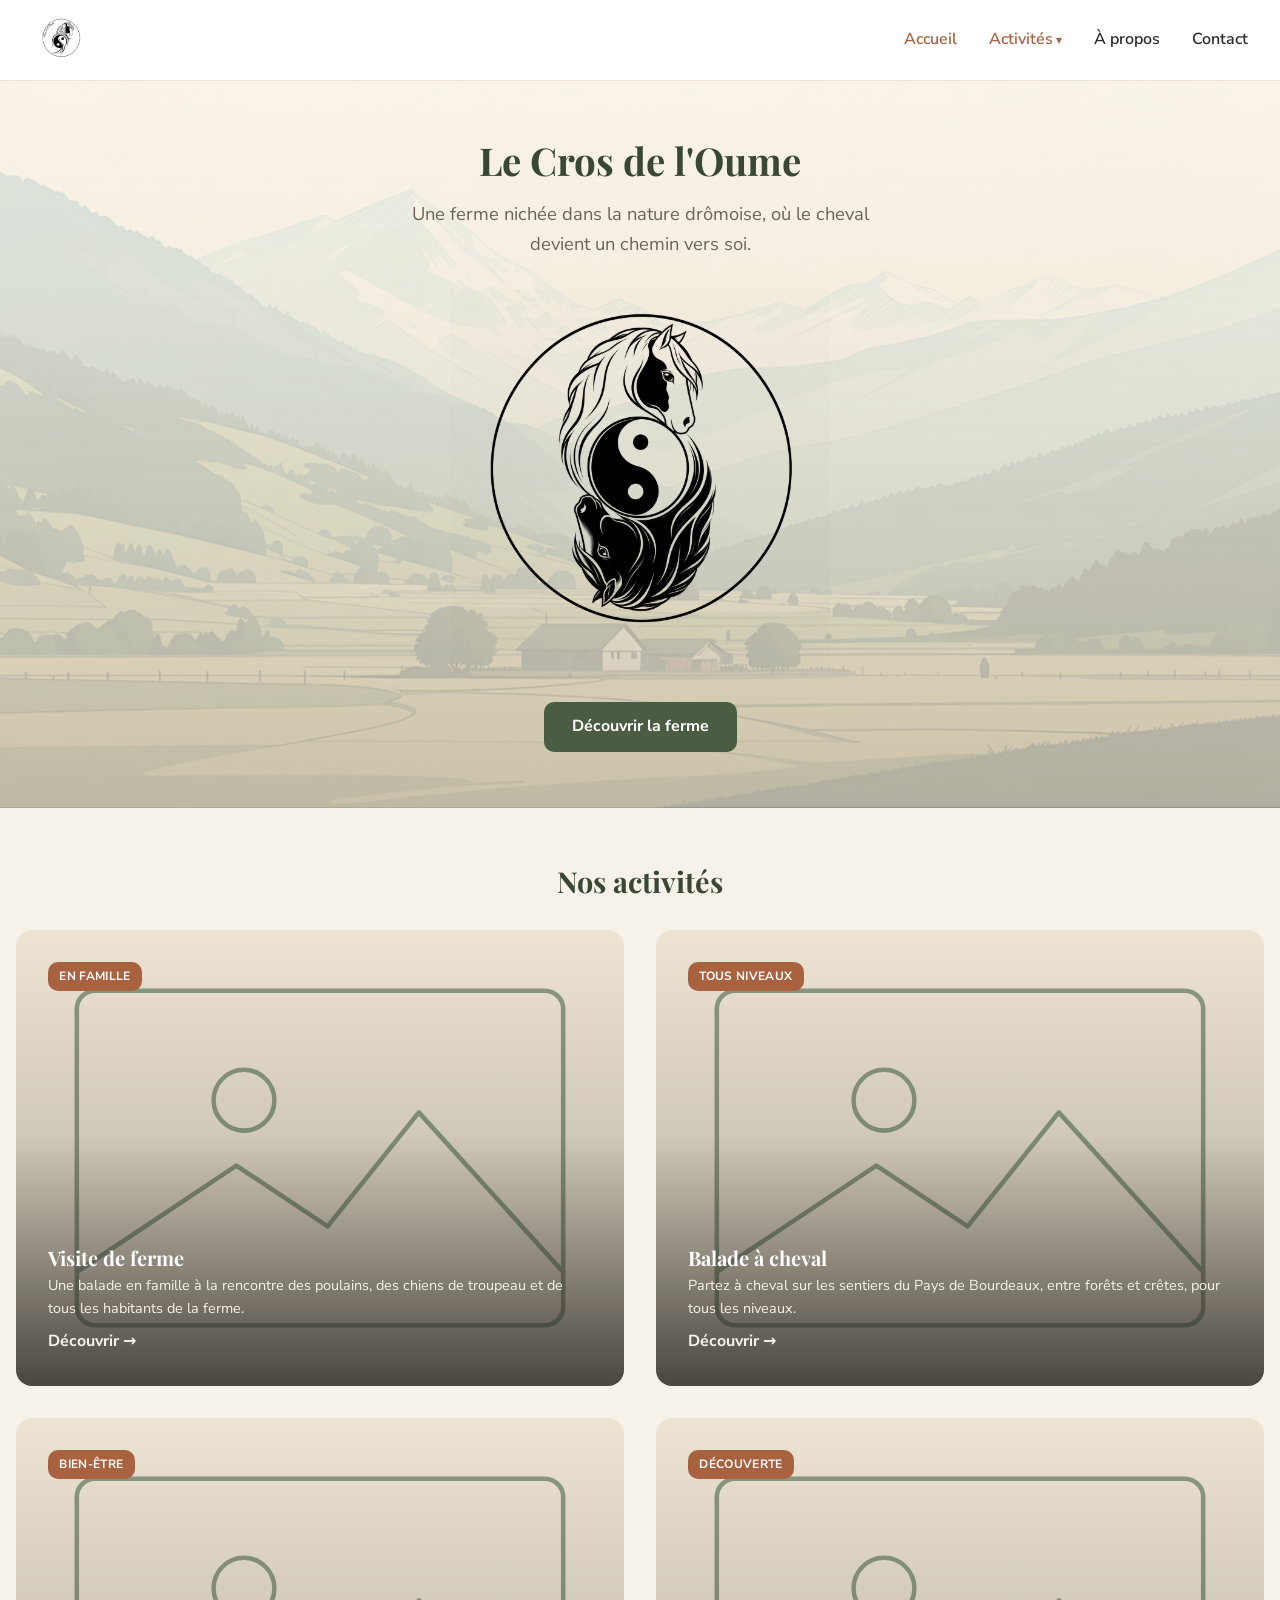
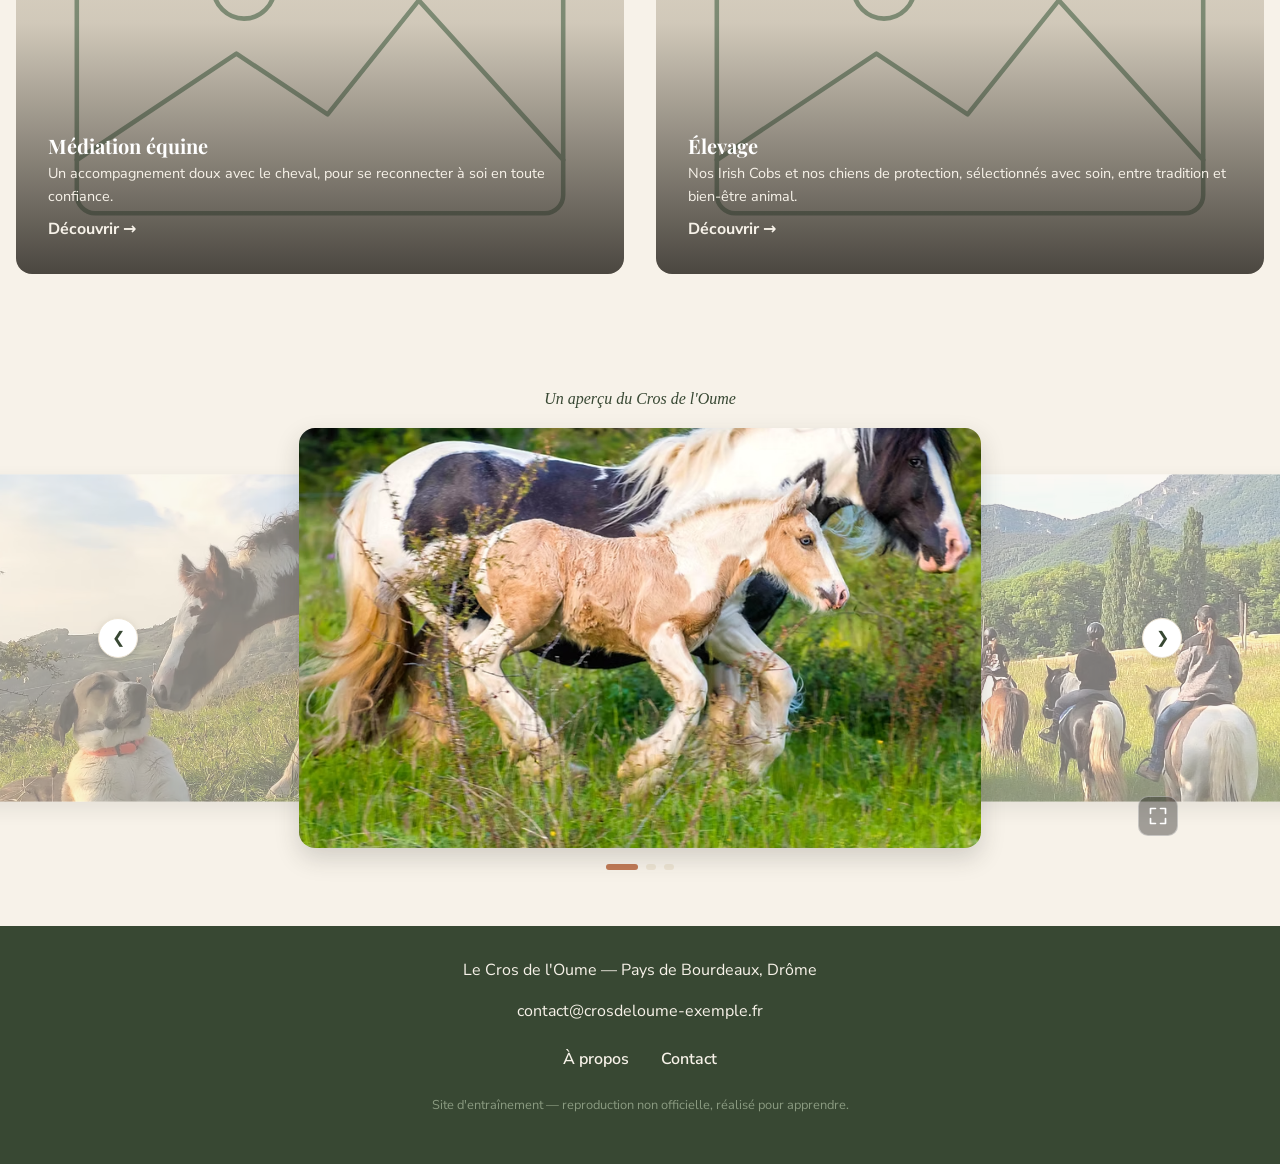
==== commit 71601ae5: "index.html : adoption definitive du pattern showcase + carrousel coverflow pour la section activites" ====
--- a/index.html
+++ b/index.html
@@ -28,7 +28,54 @@
       </div>
     </section>
 
-    <section class="carrousel" aria-label="Photos de la ferme">
+    <section class="showcase">
+      <h2>Nos activités</h2>
+      <div class="showcase-grid showcase-grid--quad">
+
+        <a href="/pages/visite-ferme.html" class="showcase-card">
+          <img src="/assets/images/index/card-visite-ferme.svg" alt="Visite de la ferme en famille">
+          <div class="showcase-card-overlay">
+            <span class="showcase-card-badge">En famille</span>
+            <h3>Visite de ferme</h3>
+            <p>Une balade en famille à la rencontre des poulains, des chiens de troupeau et de tous les habitants de la ferme.</p>
+            <span class="showcase-card-link">Découvrir &rarr;</span>
+          </div>
+        </a>
+
+        <a href="/pages/balade-cheval.html" class="showcase-card">
+          <img src="/assets/images/index/card-balade-cheval.svg" alt="Balade à cheval dans le Pays de Bourdeaux">
+          <div class="showcase-card-overlay">
+            <span class="showcase-card-badge">Tous niveaux</span>
+            <h3>Balade à cheval</h3>
+            <p>Partez à cheval sur les sentiers du Pays de Bourdeaux, entre forêts et crêtes, pour tous les niveaux.</p>
+            <span class="showcase-card-link">Découvrir &rarr;</span>
+          </div>
+        </a>
+
+        <a href="/pages/mediation-equine.html" class="showcase-card">
+          <img src="/assets/images/index/card-mediation-equine.svg" alt="Séance de médiation équine">
+          <div class="showcase-card-overlay">
+            <span class="showcase-card-badge">Bien-être</span>
+            <h3>Médiation équine</h3>
+            <p>Un accompagnement doux avec le cheval, pour se reconnecter à soi en toute confiance.</p>
+            <span class="showcase-card-link">Découvrir &rarr;</span>
+          </div>
+        </a>
+
+        <a href="/pages/elevage/index.html" class="showcase-card">
+          <img src="/assets/images/index/card-elevage.svg" alt="Élevage d'Irish Cob et de chiens de protection">
+          <div class="showcase-card-overlay">
+            <span class="showcase-card-badge">Découverte</span>
+            <h3>Élevage</h3>
+            <p>Nos Irish Cobs et nos chiens de protection, sélectionnés avec soin, entre tradition et bien-être animal.</p>
+            <span class="showcase-card-link">Découvrir &rarr;</span>
+          </div>
+        </a>
+
+      </div>
+    </section>
+
+    <section class="carrousel carrousel--coverflow" aria-label="Photos de la ferme">
       <p class="carrousel-caption">Un aperçu du Cros de l'Oume</p>
       <div class="carrousel-viewport">
         <button class="carrousel-prev" aria-label="Image précédente">&#10094;</button>
@@ -47,43 +94,6 @@
       <div class="carrousel-dots"></div>
     </section>
 
-    <section class="activites">
-      <h2>Nos activités</h2>
-      <div class="cards-grid">
-
-        <article class="card">
-          <img src="/assets/images/index/card-visite-ferme.svg" alt="Visite de la ferme en famille">
-          <h3><a href="/pages/visite-ferme.html">Visite de ferme</a></h3>
-          <p>Une balade en famille à la rencontre des poulains, des chiens de troupeau et de tous les habitants de la ferme.</p>
-        </article>
-
-        <article class="card">
-          <img src="/assets/images/index/card-balade-cheval.svg" alt="Balade à cheval dans le Pays de Bourdeaux">
-          <h3><a href="/pages/balade-cheval.html">Balade à cheval</a></h3>
-          <p>Partez à cheval sur les sentiers du Pays de Bourdeaux, entre forêts et crêtes, pour tous les niveaux.</p>
-        </article>
-
-        <article class="card">
-          <img src="/assets/images/index/card-mediation-equine.svg" alt="Séance de médiation équine">
-          <h3><a href="/pages/mediation-equine.html">Médiation équine</a></h3>
-          <p>Un accompagnement doux avec le cheval, pour se reconnecter à soi en toute confiance.</p>
-        </article>
-
-        <article class="card">
-          <img src="/assets/images/index/card-elevage.svg" alt="Élevage d'Irish Cob et de chiens de protection">
-          <h3><a href="/pages/elevage/index.html">Élevage</a></h3>
-          <p>Nos Irish Cobs et nos chiens de protection, sélectionnés avec soin, entre tradition et bien-être animal.</p>
-        </article>
-
-        <article class="card">
-          <img src="/assets/images/index/card-projet-loungta.svg" alt="Projet Loungta">
-          <h3><a href="/pages/projet-loungta.html">Projet Loungta</a></h3>
-          <p>Un projet un peu à part, encore en construction — à découvrir bientôt.</p>
-        </article>
-
-      </div>
-    </section>
-
   </main>
 
   <div id="footer-placeholder"></div>
--- a/css/style.css
+++ b/css/style.css
@@ -54,6 +54,11 @@
 
 html {
   scroll-behavior: smooth;
+  /* le footer est toujours le dernier element : si on le prolonge avec la
+     meme couleur sur <html>, l'effet rebond du scroll (overscroll) en bas
+     de page revele du vert fonce au lieu du fond creme du body, ce qui
+     donne l'impression que le footer continue au lieu de "couper". */
+  background: var(--color-forest-dark);
 }
 
 body {
@@ -420,6 +425,71 @@
   display: block;
 }
 
+/* --- Carrousel : variante "coverflow" (essai, scope a un carrousel en
+   particulier via cette classe en plus de .carrousel) -----------------------
+   La slide active reste centree en pleine taille ; la precedente et la
+   suivante restent visibles en reduit de chaque cote, cliquables pour
+   naviguer — un peu comme une "roue 3D a plat". Le track ne glisse plus
+   via transform (voir carrousel.js) : on rejoue juste l'ordre visuel avec
+   `order`, pilote par les memes classes .is-prev/.is-active/.is-next. --- */
+
+.carrousel--coverflow {
+  /* fond crème uni pour cette variante, au lieu du vert sauge partage par
+     le carrousel standard (scope a cette seule instance) */
+  background-color: var(--color-cream);
+}
+
+.carrousel--coverflow .carrousel-viewport {
+  max-width: 1100px;
+  aspect-ratio: auto;
+  height: 300px;
+  overflow: visible;
+  border-radius: 0;
+}
+
+@media (min-width: 640px) {
+  .carrousel--coverflow .carrousel-viewport {
+    height: 420px;
+  }
+}
+
+.carrousel--coverflow .carrousel-track {
+  position: relative;
+  transform: none !important;
+}
+
+/* positionnement via transform continu (translateX + scale, piloté par les
+   custom properties --x-offset/--x-scale posees en JS) plutot que via
+   `order`, pour que le passage d'une slide a l'autre se glisse au lieu de
+   sauter d'un coup. */
+.carrousel--coverflow .carrousel-track li {
+  position: absolute;
+  top: 50%;
+  left: 50%;
+  width: 62%;
+  height: 100%;
+  transform: translate(-50%, -50%) translateX(var(--x-offset, 0%)) scale(var(--x-scale, 1));
+  transition: transform 0.6s cubic-bezier(0.22, 0.8, 0.32, 1), opacity 0.6s ease;
+  z-index: 1;
+}
+
+.carrousel--coverflow .carrousel-track li.is-prev,
+.carrousel--coverflow .carrousel-track li.is-next {
+  cursor: pointer;
+}
+
+.carrousel--coverflow .carrousel-track li.is-active {
+  z-index: 2;
+  cursor: default;
+}
+
+.carrousel--coverflow .carrousel-track img {
+  width: 100%;
+  height: 100%;
+  border-radius: var(--radius-lg);
+  box-shadow: 0 10px 25px rgba(46, 43, 38, 0.18);
+}
+
 .carrousel-prev,
 .carrousel-next {
   position: absolute;
@@ -638,11 +708,84 @@
   background-position: center 30%;
 }
 
+.page-hero--tall {
+  min-height: 80vh;
+  display: flex;
+  flex-direction: column;
+  align-items: center;
+  justify-content: center;
+}
+
 .page-hero .tagline {
   font-size: 1.1rem;
   color: var(--color-text-muted);
   max-width: 50ch;
   margin: 0 auto;
+}
+
+/* --- CTA ancre + barre flottante (façon "Ship Value" sticky sur les
+   pages vaisseau de Star Citizen) : le CTA visible dans le hero sert de
+   repere, sa version flottante prend le relais des qu'il sort du champ de
+   vision en scrollant, et disparait si on remonte au dessus. ------------- */
+
+.hero-cta-anchor {
+  margin-top: var(--gap-lg);
+}
+
+.hero-cta-text {
+  font-weight: 600;
+  color: var(--color-text-muted);
+  margin-bottom: var(--gap-sm);
+}
+
+.sticky-cta {
+  position: fixed;
+  top: var(--gap-md);
+  right: var(--gap-md);
+  z-index: 50;
+  display: flex;
+  align-items: center;
+  gap: var(--gap-md);
+  background: var(--color-surface);
+  border: 1px solid var(--color-border);
+  border-radius: var(--radius-lg);
+  padding: var(--gap-sm) var(--gap-md);
+  box-shadow: 0 10px 25px rgba(46, 43, 38, 0.15);
+  opacity: 0;
+  transform: translateY(-10px);
+  pointer-events: none;
+  transition: opacity var(--transition), transform var(--transition);
+}
+
+.sticky-cta.is-visible {
+  opacity: 1;
+  transform: translateY(0);
+  pointer-events: auto;
+}
+
+.sticky-cta-text {
+  font-weight: 600;
+  font-size: 0.9rem;
+  color: var(--color-text);
+  white-space: nowrap;
+}
+
+.sticky-cta .cta {
+  padding: 0.5rem 1.1rem;
+  font-size: 0.9rem;
+  margin: 0;
+}
+
+@media (max-width: 640px) {
+  .sticky-cta {
+    left: var(--gap-md);
+    right: var(--gap-md);
+    justify-content: space-between;
+  }
+  /* pas assez de place pour le texte a cote du bouton en petit ecran */
+  .sticky-cta-text {
+    display: none;
+  }
 }
 
 .page-content {
@@ -914,6 +1057,22 @@
   }
 }
 
+/* Variante pour 4 elements (essai "Nos activites" sur l'index, sans
+   Projet Loungta) : une colonne sur petit ecran, 2x2 des que la place le
+   permet — pas de palier "3 par ligne" intermediaire, sinon on retombe
+   sur un 3+1 disproportionne avec seulement 4 cartes. */
+.showcase-grid--quad {
+  flex-wrap: wrap;
+}
+.showcase-grid--quad .showcase-card {
+  flex: 1 1 100%;
+}
+@media (min-width: 640px) {
+  .showcase-grid--quad .showcase-card {
+    flex-basis: calc(50% - var(--gap-lg) / 2);
+  }
+}
+
 .showcase-card {
   position: relative;
   display: block;
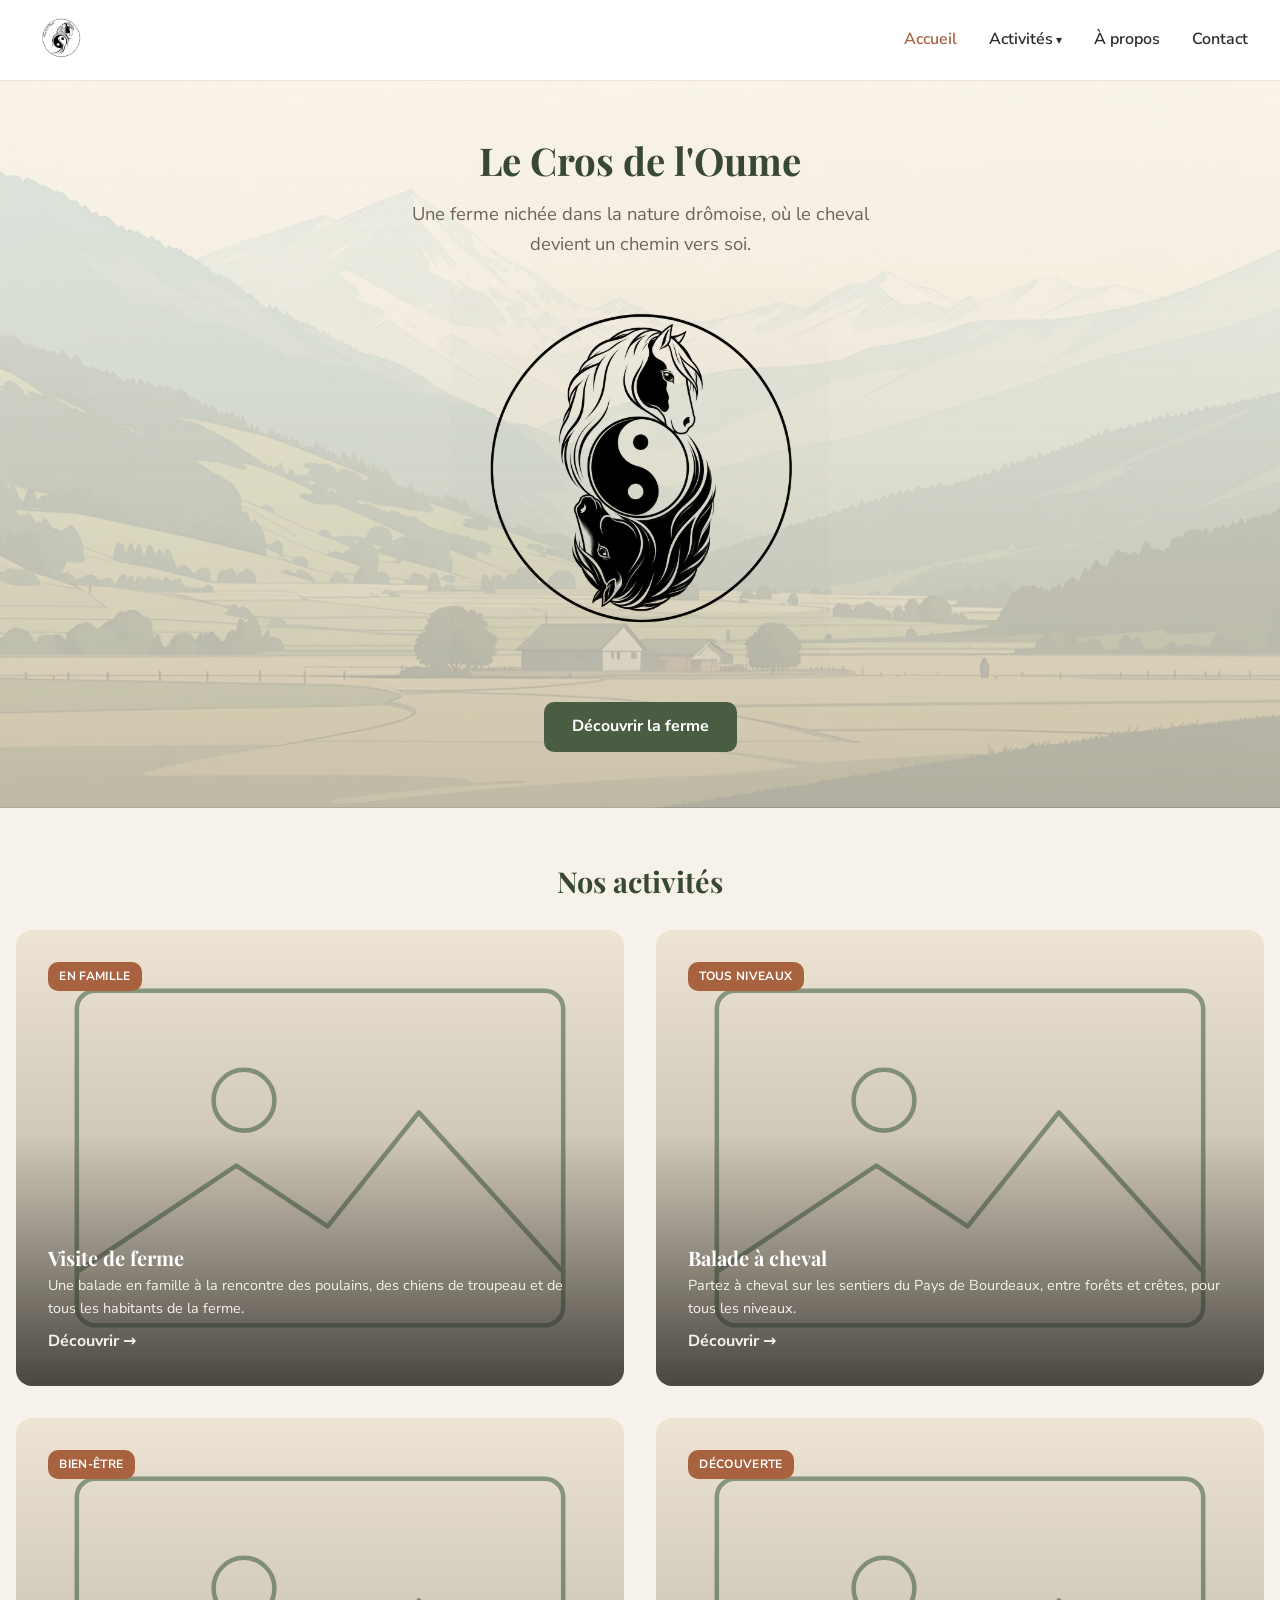
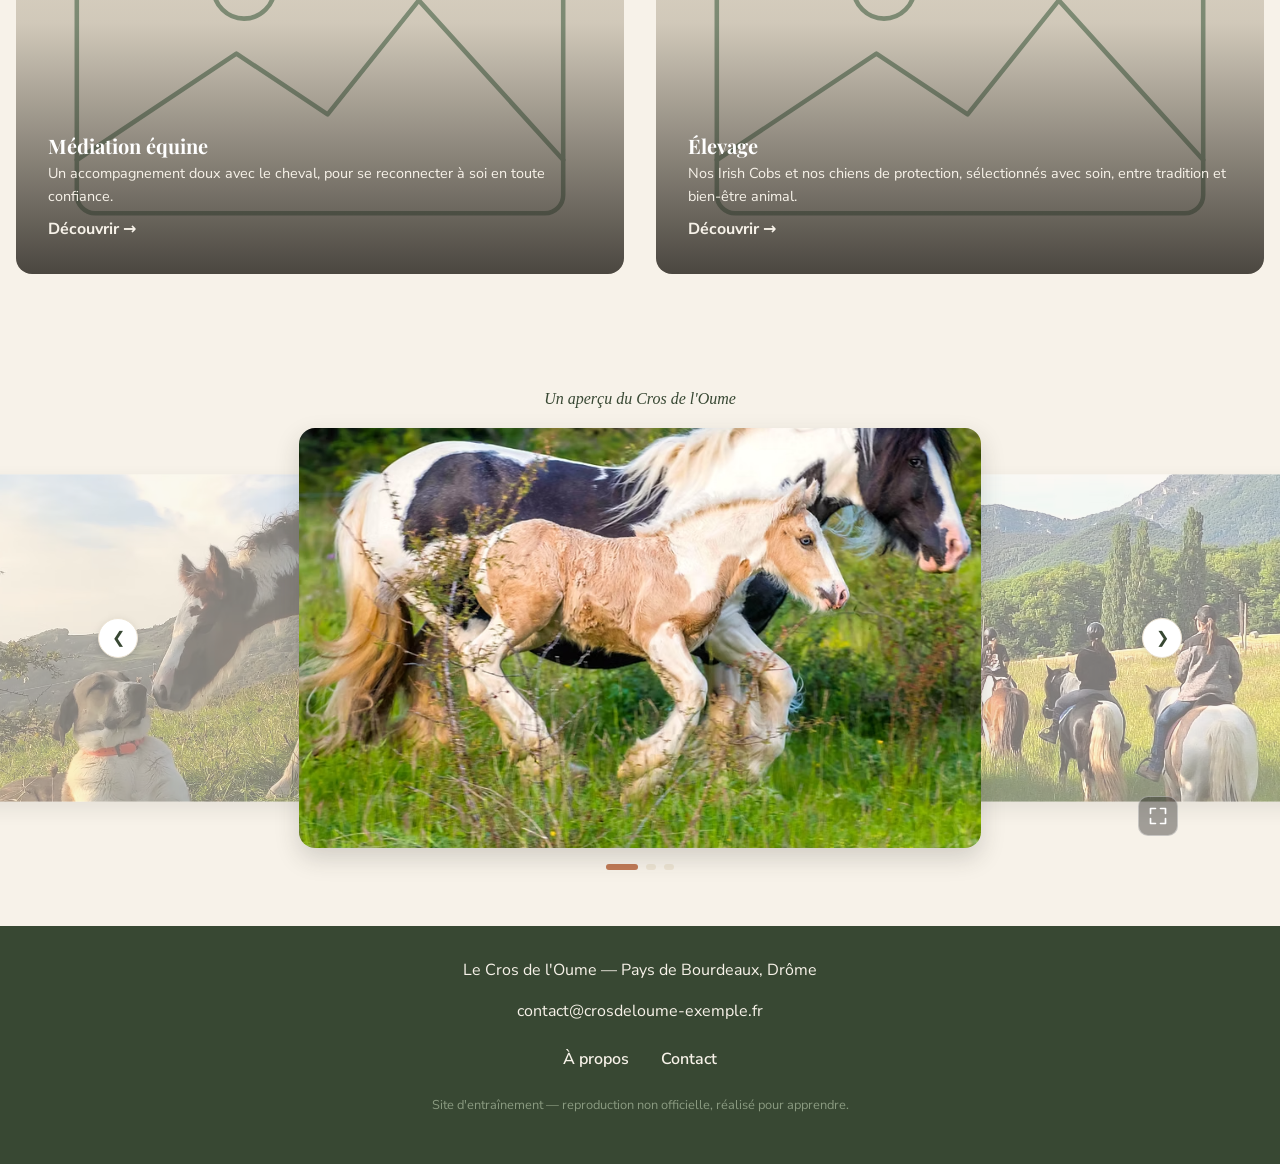
==== commit 625d9eea: "3 fix pour chemin compatible agec github" ====
--- a/index.html
+++ b/index.html
@@ -8,7 +8,7 @@
   <link rel="preconnect" href="https://fonts.googleapis.com">
   <link rel="preconnect" href="https://fonts.gstatic.com" crossorigin>
   <link href="https://fonts.googleapis.com/css2?family=Nunito+Sans:wght@400;600;700&family=Playfair+Display:wght@700&display=swap" rel="stylesheet">
-  <link rel="stylesheet" href="/css/style.css">
+  <link rel="stylesheet" href="css/style.css">
 </head>
 <body>
 
@@ -98,7 +98,7 @@
 
   <div id="footer-placeholder"></div>
 
-  <script src="/js/main.js" defer></script>
-  <script src="/js/carrousel.js" defer></script>
+  <script src="js/main.js" defer></script>
+  <script src="js/carrousel.js" defer></script>
 </body>
 </html>
--- a/css/style.css
+++ b/css/style.css
@@ -270,7 +270,7 @@
   justify-content: center;
   background-image:
     linear-gradient(rgba(247, 242, 233, 0.72), rgba(237, 228, 211, 0.82)),
-    url('/assets/images/herobackground.jpg');
+    url('../assets/images/herobackground.jpg');
   background-size: cover;
   background-position: center;
 }
@@ -703,7 +703,7 @@
   padding: var(--gap-xl) var(--gap-md) var(--gap-lg);
   background-image:
     linear-gradient(rgba(247, 242, 233, 0.78), rgba(237, 228, 211, 0.86)),
-    url('/assets/images/herobackground.jpg');
+    url('../assets/images/herobackground.jpg');
   background-size: cover;
   background-position: center 30%;
 }
@@ -1165,3 +1165,362 @@
   color: var(--color-sage);
   margin-top: var(--gap-md);
 }
+
+/* --- Portraits d'equipe (Ludivine, Margot) --------------------------------- */
+/* Portrait rond, nom en dessous. Au survol/focus clavier (desktop) ou au tap
+   (mobile, via .is-active pilotee par js/team-portrait.js), un bandeau
+   semi-transparent recouvre la photo avec une courte description. */
+
+.team-portraits {
+  display: flex;
+  flex-wrap: wrap;
+  justify-content: center;
+  gap: var(--gap-xl);
+  max-width: var(--container-max);
+  margin: 0 auto;
+  padding: 0 var(--gap-md) var(--gap-xl);
+}
+
+.team-portrait {
+  display: flex;
+  flex-direction: column;
+  align-items: center;
+  gap: var(--gap-sm);
+  width: 200px;
+  text-align: center;
+  cursor: pointer;
+}
+
+.team-portrait-circle {
+  position: relative;
+  width: 180px;
+  height: 180px;
+  border-radius: 50%;
+  overflow: hidden;
+  box-shadow: 0 4px 14px rgba(0, 0, 0, 0.12);
+}
+
+.team-portrait-circle img {
+  display: block;
+  width: 100%;
+  height: 100%;
+  object-fit: cover;
+}
+
+.team-portrait-overlay {
+  position: absolute;
+  inset: 0;
+  background: rgba(46, 43, 38, 0.85);
+  color: var(--color-white);
+  display: flex;
+  align-items: center;
+  justify-content: center;
+  padding: var(--gap-md);
+  opacity: 0;
+  transition: opacity var(--transition);
+}
+
+.team-portrait-overlay p {
+  margin: 0;
+  font-size: 0.8rem;
+  line-height: 1.35;
+}
+
+.team-portrait:hover .team-portrait-overlay,
+.team-portrait:focus-visible .team-portrait-overlay,
+.team-portrait.is-active .team-portrait-overlay {
+  opacity: 1;
+}
+
+.team-portrait-name {
+  font-family: var(--font-heading);
+  font-weight: 700;
+  font-size: 1.1rem;
+  color: var(--color-forest-dark);
+}
+
+/* --- Formulaire de contact ------------------------------------------------ */
+/* Site d'entrainement : aucun envoi reel, juste une simulation en JS
+   (voir js/contact-form.js) — le formulaire n'est raccorde a rien. */
+
+.contact-section {
+  max-width: var(--container-max);
+  margin: 0 auto;
+  padding: var(--gap-xl) var(--gap-md);
+  display: flex;
+  flex-direction: column;
+  gap: var(--gap-xl);
+}
+
+.contact-info p {
+  margin: 0 0 var(--gap-sm);
+}
+
+.contact-info a {
+  font-weight: 700;
+}
+
+.contact-form {
+  display: flex;
+  flex-direction: column;
+  gap: var(--gap-md);
+  max-width: 560px;
+}
+
+.form-field {
+  display: flex;
+  flex-direction: column;
+  gap: 0.35rem;
+}
+
+.form-field label {
+  font-weight: 600;
+  font-size: 0.9rem;
+}
+
+.form-field input,
+.form-field select,
+.form-field textarea {
+  font: inherit;
+  color: var(--color-text);
+  background: var(--color-surface);
+  border: 1px solid var(--color-border);
+  border-radius: var(--radius);
+  padding: 0.65rem 0.85rem;
+}
+
+.form-field input:focus,
+.form-field select:focus,
+.form-field textarea:focus {
+  outline: 2px solid var(--color-sage);
+  outline-offset: 1px;
+}
+
+.form-field textarea {
+  resize: vertical;
+}
+
+.contact-form button.cta {
+  border: none;
+  cursor: pointer;
+  align-self: flex-start;
+  font: inherit;
+}
+
+.contact-form button.cta:disabled {
+  opacity: 0.6;
+  cursor: default;
+}
+
+.form-note {
+  color: var(--color-forest-dark);
+  font-weight: 600;
+}
+
+@media (min-width: 860px) {
+  .contact-section {
+    flex-direction: row;
+    align-items: flex-start;
+  }
+  .contact-info,
+  .contact-form {
+    flex: 1 1 0;
+  }
+}
+
+/* Variante "page-hero--photo" : contrairement au .page-hero standard (image
+   quasi masquee sous un degrade creme tres opaque), ici la photo reste bien
+   visible — degrade sombre leger, juste ce qu'il faut pour la lisibilite du
+   texte blanc par-dessus. Reservee a contact.html pour l'instant (hero plein
+   ecran, sans section separee en dessous). */
+.page-hero--photo {
+  background-image:
+    linear-gradient(rgba(30, 28, 24, 0.35), rgba(30, 28, 24, 0.55)),
+    url('../assets/images/herobackground.jpg');
+  background-size: cover;
+  background-position: center 30%;
+}
+
+.page-hero--photo h1,
+.page-hero--photo .tagline {
+  color: var(--color-white);
+}
+
+/* Encart semi-transparent qui porte les coordonnees + le formulaire,
+   "decroche" de la photo par son fond clair flouté et son ombre portee. */
+.contact-card {
+  margin-top: var(--gap-xl);
+  width: 100%;
+  max-width: 900px;
+  background: rgba(255, 255, 255, 0.88);
+  backdrop-filter: blur(6px);
+  -webkit-backdrop-filter: blur(6px);
+  border-radius: var(--radius-lg);
+  box-shadow: 0 8px 30px rgba(0, 0, 0, 0.25);
+  padding: var(--gap-lg);
+  display: flex;
+  flex-direction: column;
+  gap: var(--gap-lg);
+  text-align: left;
+}
+
+@media (min-width: 860px) {
+  .contact-card {
+    flex-direction: row;
+    align-items: flex-start;
+    padding: var(--gap-xl);
+  }
+  .contact-card .contact-info,
+  .contact-card .contact-form {
+    flex: 1 1 0;
+  }
+}
+
+/* --- Equipe (cartes + modale) ------------------------------------------- */
+/* Grille de "cartes equipe" (chevaux, chiens) : au repos, chaque carte
+   n'affiche que la photo et le nom. Le detail (bio complete) s'ouvre au
+   clic dans une modale — permet de presenter beaucoup d'individus sans
+   alourdir la page d'un bloc de texte pour chacun. */
+
+.team-grid {
+  max-width: var(--container-max);
+  margin: 0 auto;
+  padding: var(--gap-xl) var(--gap-md);
+}
+
+.team-grid h2 {
+  text-align: center;
+  margin-bottom: var(--gap-lg);
+}
+
+/* Paliers explicites : 2 cartes par ligne minimum (mobile), 5 maximum
+   (grand ecran). Flexbox plutot que grid + justify-content: center pour
+   que la derniere ligne incomplete (ex. 1 carte seule sur 11) se centre
+   au lieu de rester collee a gauche — flex-grow: 0 pour que cette carte
+   isolee garde la meme taille que les autres au lieu de s'etirer. */
+.team-cards {
+  display: flex;
+  flex-wrap: wrap;
+  justify-content: center;
+  gap: var(--gap-md);
+}
+
+.team-card {
+  flex: 0 1 calc(50% - var(--gap-md) / 2);
+}
+@media (min-width: 480px) {
+  .team-card { flex-basis: calc(33.333% - (var(--gap-md) * 2 / 3)); }
+}
+@media (min-width: 640px) {
+  .team-card { flex-basis: calc(25% - (var(--gap-md) * 3 / 4)); }
+}
+@media (min-width: 860px) {
+  .team-card { flex-basis: calc(20% - (var(--gap-md) * 4 / 5)); }
+}
+
+/* Variante : plafonne a 4 cartes par ligne au lieu de 5 (page chevaux,
+   11 cartes — 5 par ligne faisait des lignes trop chargees). Le palier
+   640px (25%, 4 par ligne) reste simplement inchange au-dela. */
+@media (min-width: 860px) {
+  .team-cards--cols-4 .team-card { flex-basis: calc(25% - (var(--gap-md) * 3 / 4)); }
+}
+
+/* Vrai conteneur de carte (meme registre que .card, inutilisee ailleurs
+   depuis le passage au pattern showcase) : fond, coins arrondis, ombre —
+   pour que la photo+nom se lise comme une fiche, pas juste une image
+   flottante avec une legende. */
+.team-card {
+  display: flex;
+  flex-direction: column;
+  background: var(--color-surface);
+  border: none;
+  border-radius: var(--radius-lg);
+  overflow: hidden;
+  box-shadow: 0 2px 10px rgba(0, 0, 0, 0.05);
+  padding: 0;
+  font: inherit;
+  color: inherit;
+  cursor: pointer;
+  text-align: center;
+  transition: transform var(--transition), box-shadow var(--transition);
+}
+
+.team-card:hover,
+.team-card:focus-visible {
+  transform: translateY(-3px);
+  box-shadow: 0 6px 16px rgba(0, 0, 0, 0.1);
+}
+
+.team-card img {
+  display: block;
+  width: 100%;
+  aspect-ratio: 1 / 1;
+  object-fit: cover;
+}
+
+.team-card-name {
+  padding: var(--gap-sm);
+  font-weight: 700;
+  font-size: 0.95rem;
+}
+
+.team-card-name small {
+  display: block;
+  font-weight: 400;
+  color: var(--color-text-muted);
+}
+
+/* Modale : meme registre visuel que la lightbox (fond sombre plein ecran,
+   meme z-index), mais un panneau creme a lire plutot qu'une simple image. */
+
+.modal {
+  position: fixed;
+  inset: 0;
+  background: rgba(0, 0, 0, 0.6);
+  display: flex;
+  align-items: center;
+  justify-content: center;
+  padding: var(--gap-md);
+  z-index: 1000;
+}
+
+.modal[hidden] {
+  display: none;
+}
+
+.modal-panel {
+  position: relative;
+  background: var(--color-surface);
+  border-radius: var(--radius-lg);
+  padding: var(--gap-lg);
+  max-width: 480px;
+  max-height: 85vh;
+  overflow-y: auto;
+  text-align: left;
+}
+
+.modal-panel img {
+  width: 100%;
+  border-radius: var(--radius);
+  margin-bottom: var(--gap-md);
+}
+
+.modal-close {
+  position: absolute;
+  top: var(--gap-sm);
+  right: var(--gap-sm);
+  background: none;
+  border: none;
+  font-size: 1.75rem;
+  line-height: 1;
+  color: var(--color-text-muted);
+  cursor: pointer;
+  padding: var(--gap-sm);
+}
+.modal-close:hover {
+  color: var(--color-accent-dark);
+}
+
+body.modal-open {
+  overflow: hidden;
+}
